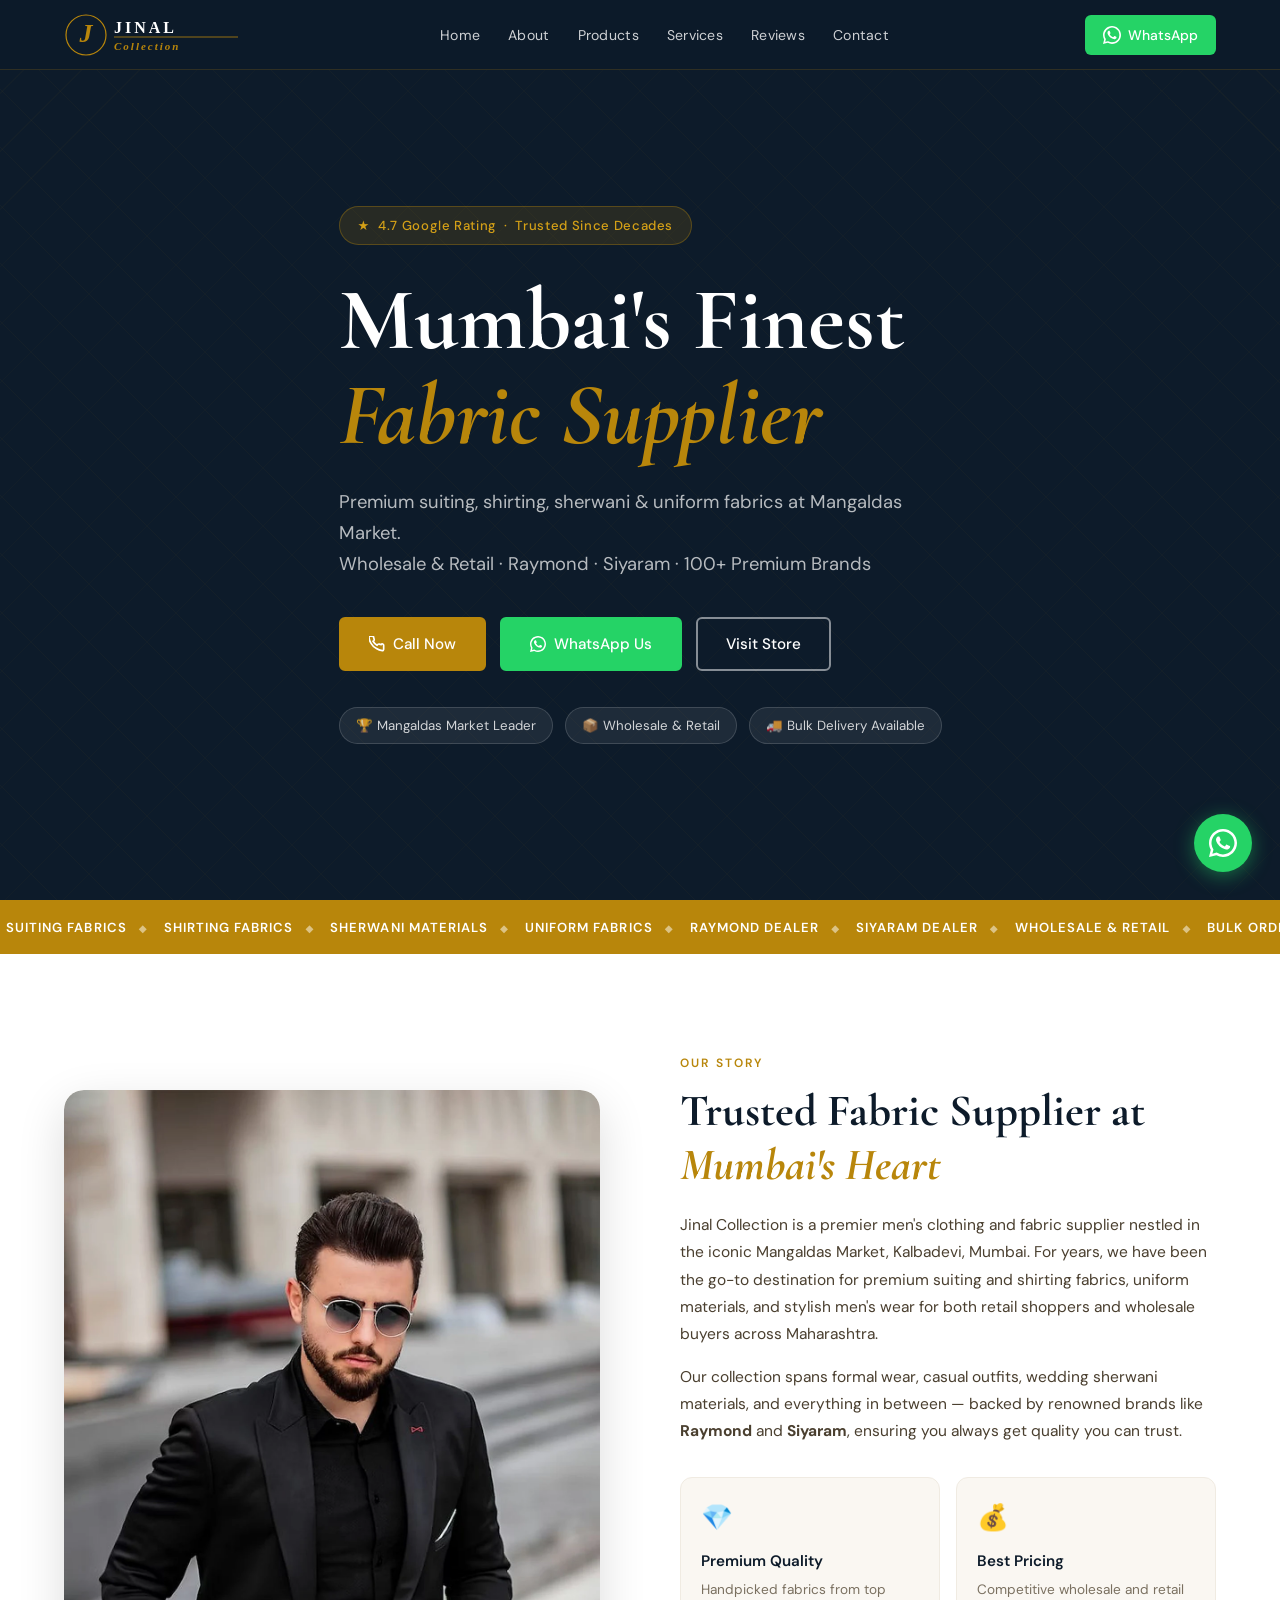
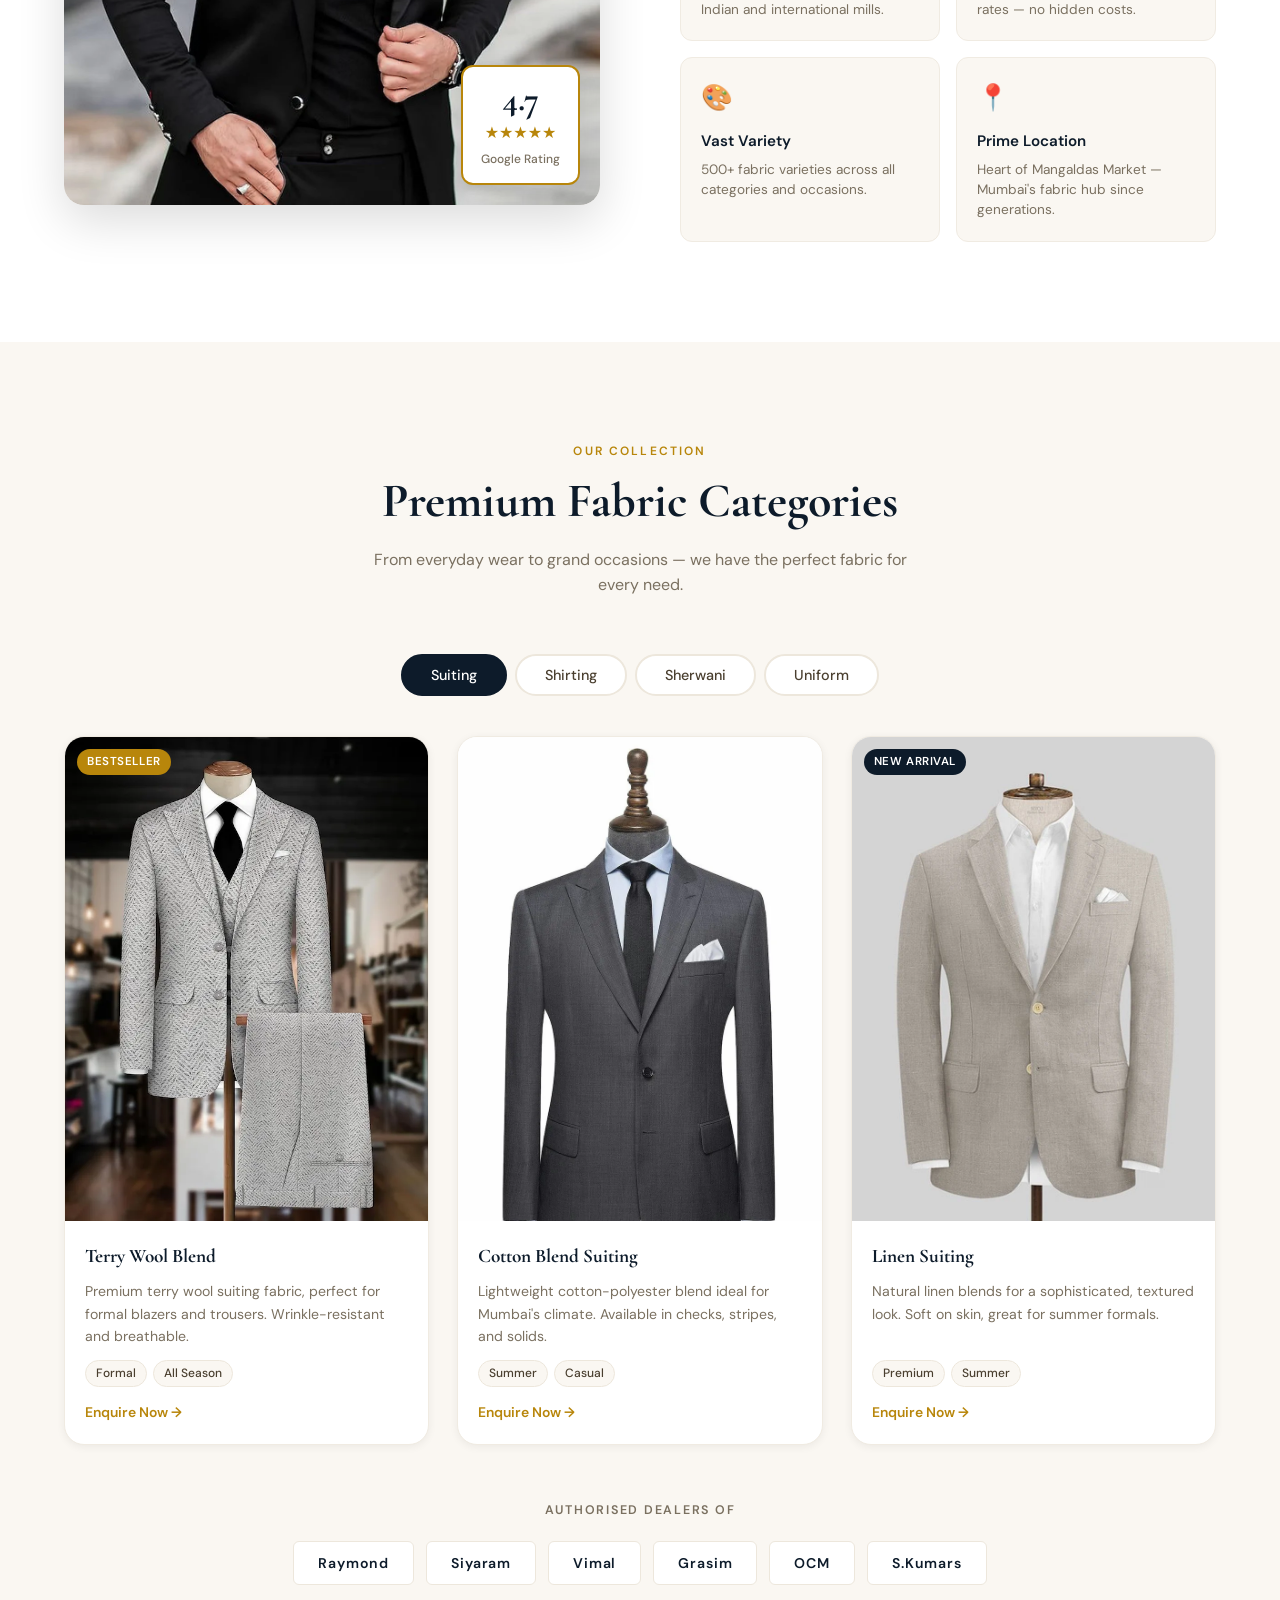
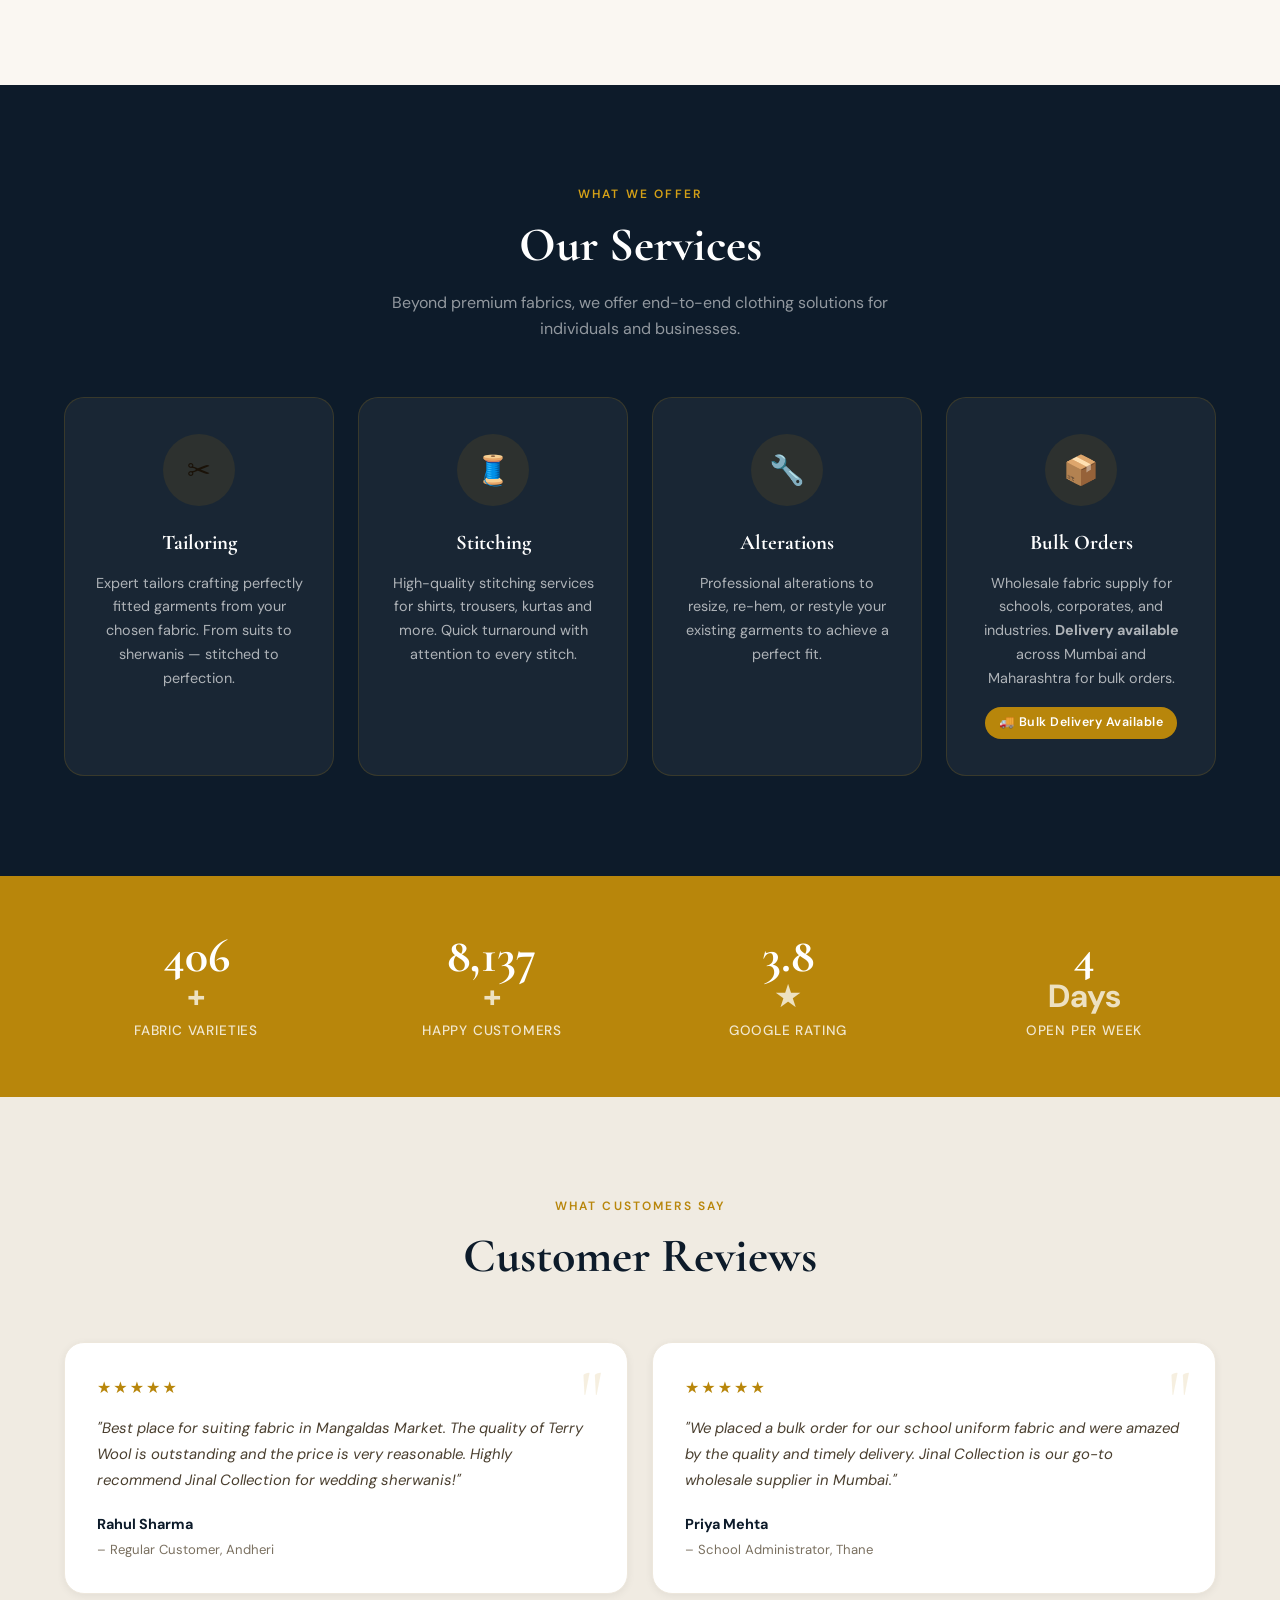
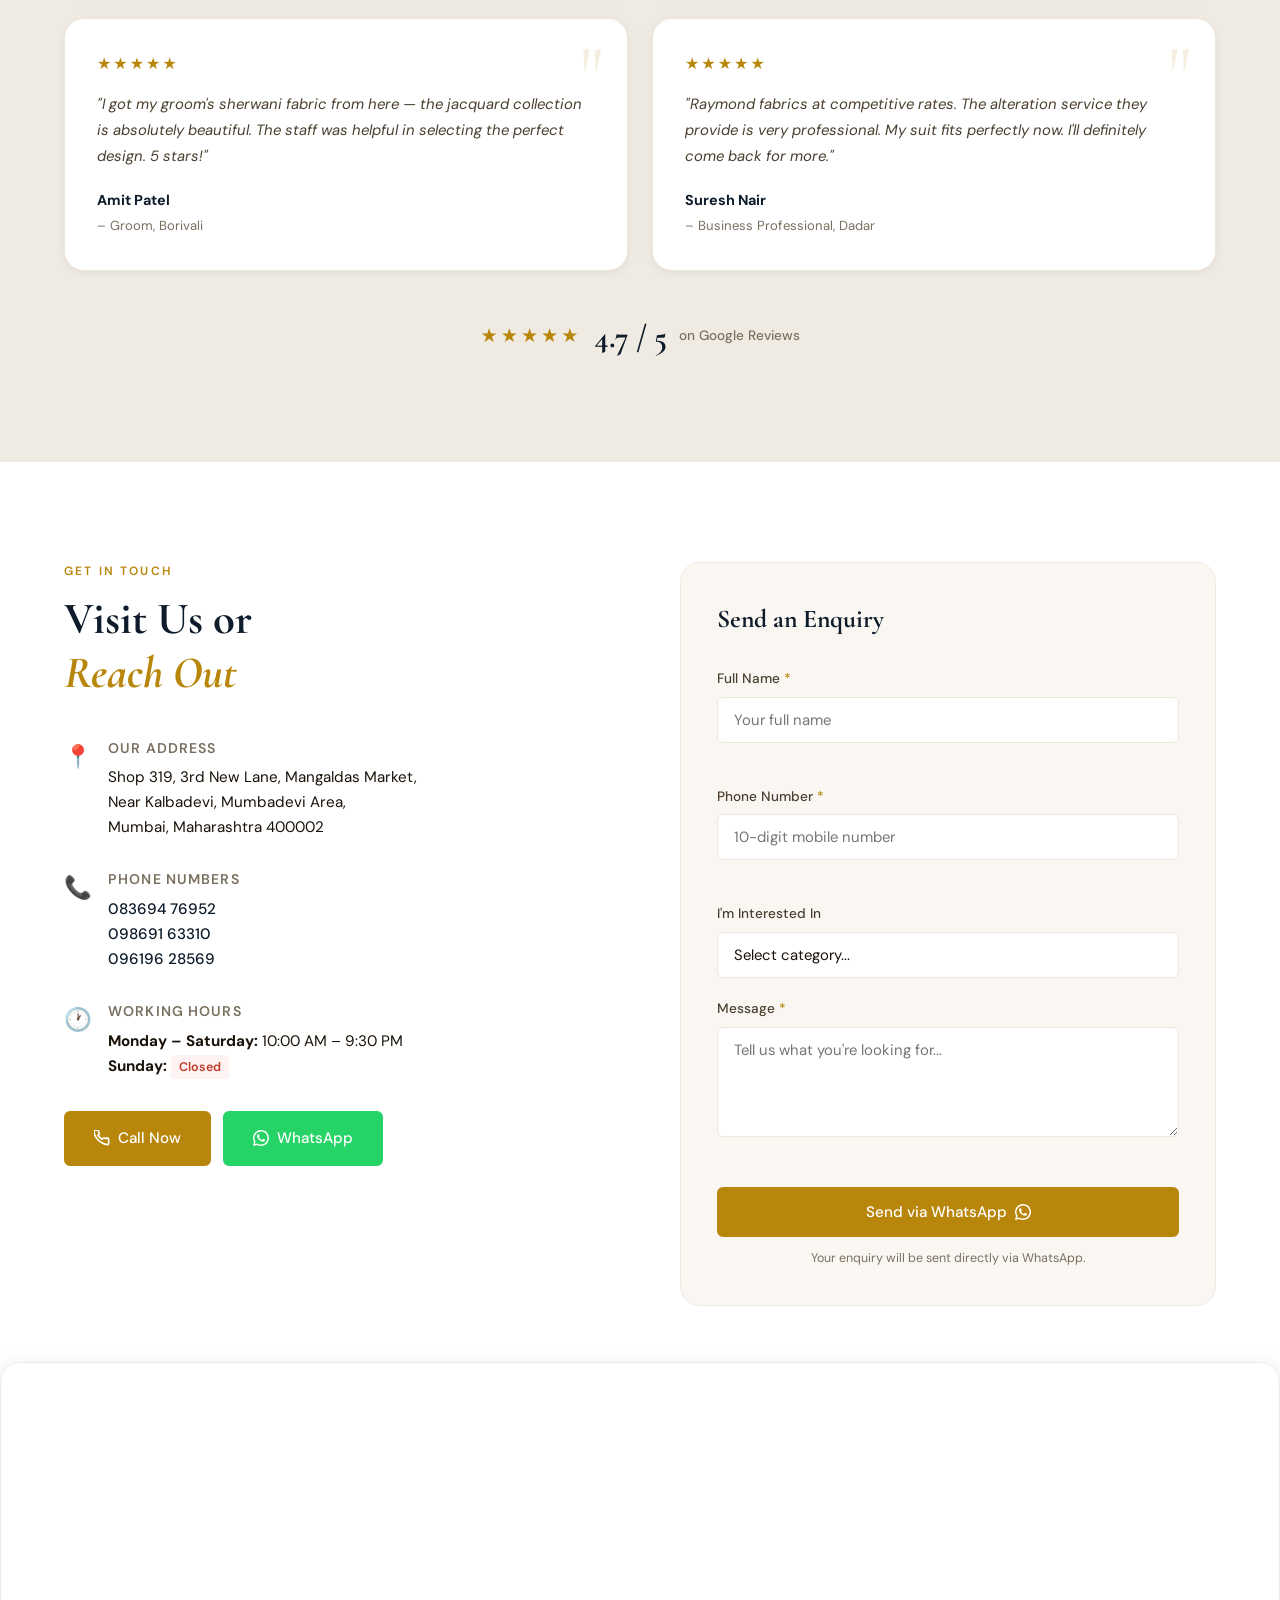
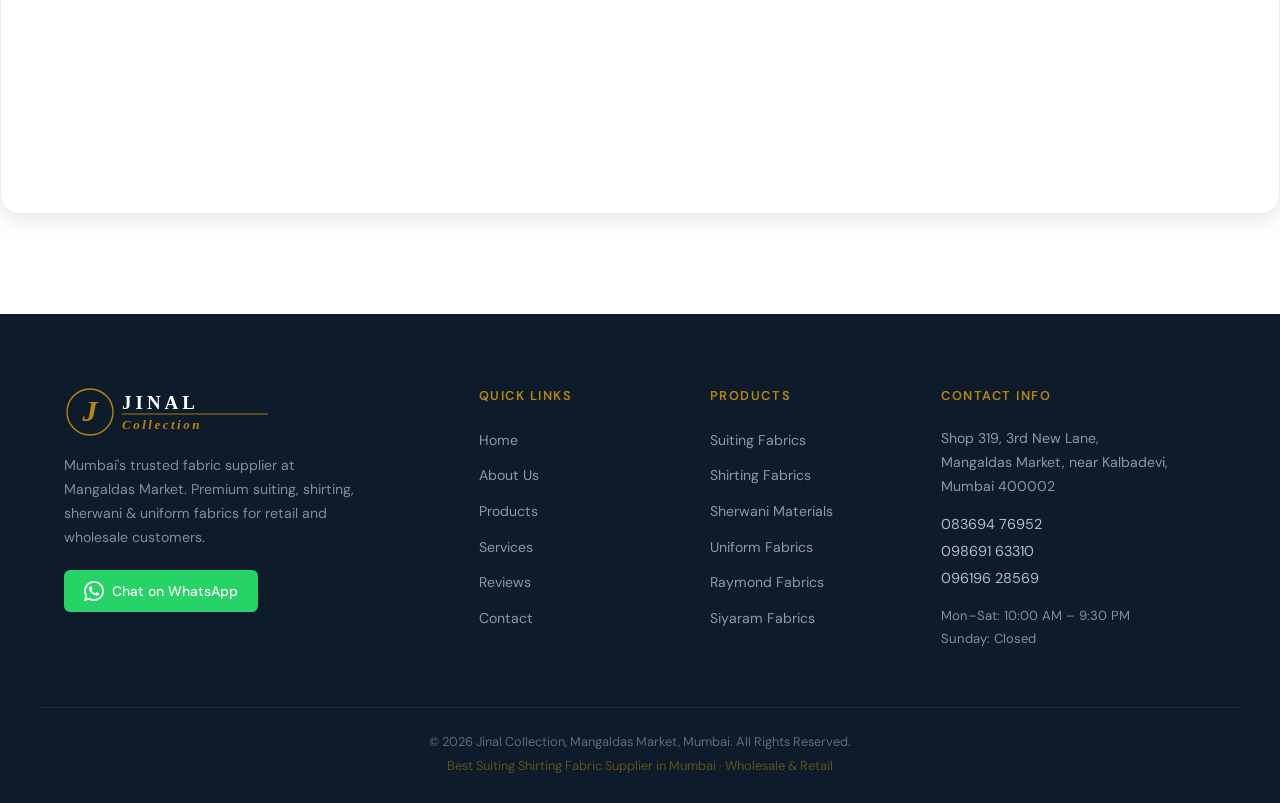
==== index.html @ 193be56e "Initial commit – Jinal Collection website" ====
<!DOCTYPE html>
<html lang="en">
<head>
  <meta charset="UTF-8" />
  <meta name="viewport" content="width=device-width, initial-scale=1.0" />

  <!-- SEO Meta Tags -->
  <title>Jinal Collection – Fabric Supplier Mangaldas Market Mumbai</title>
  <meta name="description" content="Jinal Collection – Premium suiting, shirting, sherwani &amp; uniform fabrics in Mangaldas Market, Mumbai. Wholesale &amp; retail. Raymond, Siyaram dealer. Call 08369476952." />
  <meta name="keywords" content="best clothing supplier in Mumbai, suiting shirting fabrics Mangaldas Market, wholesale fabric supplier Mumbai, men's clothing fabrics Mumbai, sherwani material Mumbai, uniform fabric supplier Mumbai, Kalbadevi fabric shop, Raymond fabric Mumbai, Siyaram dealer Mumbai, bulk fabric order Mumbai" />
  <meta name="robots" content="index, follow" />
  <meta name="author" content="Jinal Collection" />
  <!-- Favicons -->
  <link rel="icon" type="image/x-icon"  href="favicon.ico" />
  <link rel="icon" type="image/png" sizes="32x32"   href="favicon-32x32.png" />
  <link rel="icon" type="image/png" sizes="16x16"   href="favicon-16x16.png" />
  <link rel="icon" type="image/png" sizes="192x192" href="favicon-192x192.png" />
  <link rel="apple-touch-icon" sizes="180x180"      href="apple-touch-icon.png" />
  <meta name="theme-color" content="#0d1b2a" />
  <meta name="msapplication-TileColor" content="#0d1b2a" />
  <meta name="msapplication-TileImage" content="favicon-192x192.png" />

  <link rel="canonical" href="https://jinalcollection.in/" />
  <link rel="sitemap" type="application/xml" title="Sitemap" href="https://jinalcollection.in/sitemap.xml" />

  <!-- Open Graph / Facebook / WhatsApp -->
  <meta property="og:type"           content="website" />
  <meta property="og:url"            content="https://jinalcollection.in/" />
  <meta property="og:title"          content="Jinal Collection – Fabric Supplier Mangaldas Market Mumbai" />
  <meta property="og:description"    content="Premium suiting, shirting, sherwani &amp; uniform fabrics at Mangaldas Market, Mumbai. Wholesale &amp; Retail. Raymond · Siyaram · 500+ varieties. Call 08369476952." />
  <meta property="og:image"          content="https://jinalcollection.in/og-image.jpg" />
  <meta property="og:image:width"    content="1200" />
  <meta property="og:image:height"   content="630" />
  <meta property="og:image:alt"      content="Jinal Collection – Premium Fabric Supplier Mangaldas Market Mumbai" />
  <meta property="og:locale"         content="en_IN" />
  <meta property="og:site_name"      content="Jinal Collection" />
  <meta property="og:phone_number"   content="+918369476952" />
  <meta property="og:street-address" content="Shop 319, 3rd New Lane, Mangaldas Market" />
  <meta property="og:locality"       content="Mumbai" />
  <meta property="og:region"         content="Maharashtra" />
  <meta property="og:postal-code"    content="400002" />
  <meta property="og:country-name"   content="India" />

  <!-- Twitter / X Card -->
  <meta name="twitter:card"          content="summary_large_image" />
  <meta name="twitter:title"         content="Jinal Collection – Best Fabric Supplier Mumbai" />
  <meta name="twitter:description"   content="Premium suiting, shirting, sherwani &amp; uniform fabrics at Mangaldas Market. Wholesale &amp; Retail. Raymond · Siyaram. Call 08369476952." />
  <meta name="twitter:image"         content="https://jinalcollection.in/og-image.jpg" />
  <meta name="twitter:image:alt"     content="Jinal Collection – Premium Fabric Supplier Mumbai" />

  <!-- Schema.org Structured Data -->
  <script type="application/ld+json">
  [
    {
      "@context": "https://schema.org",
      "@type": "ClothingStore",
      "name": "Jinal Collection",
      "alternateName": "Jinal Collection Mangaldas Market",
      "description": "Trusted men's clothing and fabric supplier in Mangaldas Market, Kalbadevi, Mumbai. Premium suiting, shirting, sherwani and uniform fabrics. Wholesale and retail.",
      "url": "https://jinalcollection.in/",
      "logo": "https://jinalcollection.in/og-image.jpg",
      "image": "https://jinalcollection.in/og-image.jpg",
      "priceRange": "₹₹",
      "currenciesAccepted": "INR",
      "paymentAccepted": "Cash, UPI, Bank Transfer",
      "address": {
        "@type": "PostalAddress",
        "streetAddress": "Shop 319, 3rd New Lane, Mangaldas Market, near Kalbadevi",
        "addressLocality": "Mumbai",
        "addressRegion": "Maharashtra",
        "postalCode": "400002",
        "addressCountry": "IN"
      },
      "geo": {
        "@type": "GeoCoordinates",
        "latitude": "18.9524707",
        "longitude": "72.8268478"
      },
      "hasMap": "https://maps.google.com/?cid=12516534846782373454",
      "telephone": ["+918369476952", "+919869163310", "+919619628569"],
      "openingHoursSpecification": [
        {
          "@type": "OpeningHoursSpecification",
          "dayOfWeek": ["Monday","Tuesday","Wednesday","Thursday","Friday","Saturday"],
          "opens": "10:00",
          "closes": "21:30"
        }
      ],
      "aggregateRating": {
        "@type": "AggregateRating",
        "ratingValue": "4.7",
        "bestRating": "5",
        "worstRating": "1",
        "ratingCount": "150"
      },
      "sameAs": [
        "https://www.google.com/maps/place/Jinal+Collection",
        "https://wa.me/918369476952"
      ],
      "hasOfferCatalog": {
        "@type": "OfferCatalog",
        "name": "Fabric Collections",
        "itemListElement": [
          { "@type": "OfferCatalog", "name": "Suiting Fabrics",   "description": "Terry Wool Blend, Cotton Blend, Linen Suiting" },
          { "@type": "OfferCatalog", "name": "Shirting Fabrics",  "description": "Pure Cotton, Linen Shirting, Satin & Blended" },
          { "@type": "OfferCatalog", "name": "Sherwani Materials","description": "Jacquard, Silk Blend, Brocade Wedding Fabric" },
          { "@type": "OfferCatalog", "name": "Uniform Fabrics",   "description": "School, Corporate and Industrial Uniform Fabric" }
        ]
      }
    },
    {
      "@context": "https://schema.org",
      "@type": "LocalBusiness",
      "name": "Jinal Collection",
      "image": "https://jinalcollection.in/og-image.jpg",
      "url": "https://jinalcollection.in/",
      "telephone": "+918369476952",
      "address": {
        "@type": "PostalAddress",
        "streetAddress": "Shop 319, 3rd New Lane, Mangaldas Market, near Kalbadevi",
        "addressLocality": "Mumbai",
        "addressRegion": "Maharashtra",
        "postalCode": "400002",
        "addressCountry": "IN"
      },
      "geo": {
        "@type": "GeoCoordinates",
        "latitude": "18.9524707",
        "longitude": "72.8268478"
      },
      "openingHoursSpecification": [
        {
          "@type": "OpeningHoursSpecification",
          "dayOfWeek": ["Monday","Tuesday","Wednesday","Thursday","Friday","Saturday"],
          "opens": "10:00",
          "closes": "21:30"
        }
      ],
      "priceRange": "₹₹"
    },
    {
      "@context": "https://schema.org",
      "@type": "WebSite",
      "name": "Jinal Collection",
      "url": "https://jinalcollection.in/",
      "description": "Premium fabric supplier in Mangaldas Market, Mumbai"
    },
    {
      "@context": "https://schema.org",
      "@type": "BreadcrumbList",
      "itemListElement": [
        { "@type": "ListItem", "position": 1, "name": "Home",      "item": "https://jinalcollection.in/" },
        { "@type": "ListItem", "position": 2, "name": "Products",  "item": "https://jinalcollection.in/#products" },
        { "@type": "ListItem", "position": 3, "name": "Services",  "item": "https://jinalcollection.in/#services" },
        { "@type": "ListItem", "position": 4, "name": "Contact",   "item": "https://jinalcollection.in/#contact" }
      ]
    }
  ]
  </script>
  
  <!-- Google Search Console Verification -->
  <meta name="google-site-verification" content="7CWWCnASNtpLDitCTRgpI1OjQ_ptsddVok7z0JKa75Y" />  
  
  <link rel="stylesheet" href="style.css?v=5">

  <!-- Fonts -->
  <link rel="preconnect" href="https://fonts.googleapis.com" />
  <link rel="dns-prefetch" href="https://fonts.googleapis.com" />
  <link rel="dns-prefetch" href="https://fonts.gstatic.com" />
  <link rel="preconnect" href="https://fonts.gstatic.com" crossorigin />
  <link href="https://fonts.googleapis.com/css2?family=Cormorant+Garamond:ital,wght@0,400;0,600;0,700;1,400&family=DM+Sans:wght@300;400;500;600&display=swap" rel="stylesheet" media="print" onload="this.media='all'">
  <noscript><link href="https://fonts.googleapis.com/css2?family=Cormorant+Garamond:ital,wght@0,400;0,600;0,700;1,400&family=DM+Sans:wght@300;400;500;600&display=swap" rel="stylesheet"></noscript>

  <!-- Google Analytics -->
  <script async src="https://www.googletagmanager.com/gtag/js?id=G-8X17C9VSWS"></script>
  <script>
    window.dataLayer = window.dataLayer || [];
    function gtag(){dataLayer.push(arguments);}
    gtag('js', new Date());
    gtag('config', 'G-8X17C9VSWS');
  </script>
  
</head>

<body>

  <!-- ===== NAVBAR ===== -->
<nav class="navbar" id="navbar" role="navigation" aria-label="Main navigation">
  <div class="container nav-inner">
    <a href="#home" class="nav-logo" aria-label="Jinal Collection Home">
      <svg width="180" height="44" viewBox="0 0 180 44" xmlns="http://www.w3.org/2000/svg" aria-hidden="true">
        <circle cx="22" cy="22" r="20" fill="#0d1b2a" stroke="#b8860b" stroke-width="1.2"/>
        <text x="22" y="29" text-anchor="middle" font-family="Georgia,serif" font-size="26" font-weight="700" font-style="italic" fill="#b8860b">J</text>
        <text x="50" y="20" font-family="Georgia,serif" font-size="16" font-weight="700" letter-spacing="3" fill="#ffffff">JINAL</text>
        <line x1="50" y1="24" x2="174" y2="24" stroke="#b8860b" stroke-width="0.8"/>
        <text x="50" y="37" font-family="Georgia,serif" font-size="11" font-style="italic" letter-spacing="2" fill="#b8860b">Collection</text>
      </svg>
    </a>
    <ul class="nav-links" id="navLinks" role="list">
      <li><a href="#home">Home</a></li>
      <li><a href="#about">About</a></li>
      <li><a href="#products">Products</a></li>
      <li><a href="#services">Services</a></li>
      <li><a href="#testimonials">Reviews</a></li>
      <li><a href="#contact">Contact</a></li>
    </ul>
    <a href="https://wa.me/918369476952?text=Hi%2C%20I%20want%20to%20enquire%20about%20fabrics" class="btn-wa-nav" target="_blank" rel="noopener noreferrer" aria-label="WhatsApp us">
      <svg width="18" height="18" viewBox="0 0 24 24" fill="currentColor" aria-hidden="true"><path d="M17.472 14.382c-.297-.149-1.758-.867-2.03-.967-.273-.099-.471-.148-.67.15-.197.297-.767.966-.94 1.164-.173.199-.347.223-.644.075-.297-.15-1.255-.463-2.39-1.475-.883-.788-1.48-1.761-1.653-2.059-.173-.297-.018-.458.13-.606.134-.133.298-.347.446-.52.149-.174.198-.298.298-.497.099-.198.05-.371-.025-.52-.075-.149-.669-1.612-.916-2.207-.242-.579-.487-.5-.669-.51-.173-.008-.371-.01-.57-.01-.198 0-.52.074-.792.372-.272.297-1.04 1.016-1.04 2.479 0 1.462 1.065 2.875 1.213 3.074.149.198 2.096 3.2 5.077 4.487.709.306 1.262.489 1.694.625.712.227 1.36.195 1.871.118.571-.085 1.758-.719 2.006-1.413.248-.694.248-1.289.173-1.413-.074-.124-.272-.198-.57-.347z"/><path d="M12 0C5.373 0 0 5.373 0 12c0 2.136.562 4.14 1.537 5.876L0 24l6.313-1.517A11.955 11.955 0 0012 24c6.627 0 12-5.373 12-12S18.627 0 12 0zm0 21.818a9.818 9.818 0 01-5.006-1.371l-.36-.213-3.726.896.93-3.617-.235-.372A9.818 9.818 0 1112 21.818z"/></svg>
      WhatsApp
    </a>
    <button class="hamburger" id="hamburger" aria-label="Toggle menu" aria-expanded="false" aria-controls="navLinks">
      <span></span><span></span><span></span>
    </button>
  </div>
</nav>

  <!-- ===== HERO ===== -->
  <section class="hero" id="home" aria-label="Hero section">
    <div class="hero-bg-pattern" aria-hidden="true"></div>
    <div class="container hero-content">
      <div class="hero-badge reveal">
        <span class="star-icon">★</span> 4.7 Google Rating &nbsp;·&nbsp; Trusted Since Decades
      </div>
      <h1 class="hero-title reveal">
        Mumbai's Finest<br /><em>Fabric Supplier</em>
      </h1>
      <p class="hero-sub reveal">
        Premium suiting, shirting, sherwani &amp; uniform fabrics at Mangaldas Market.<br />
        Wholesale &amp; Retail · Raymond · Siyaram · 100+ Premium Brands
      </p>
      <div class="hero-ctas reveal">
        <a href="tel:08369476952" class="btn btn-primary">
          <svg width="16" height="16" viewBox="0 0 24 24" fill="none" stroke="currentColor" stroke-width="2.5" aria-hidden="true"><path d="M22 16.92v3a2 2 0 01-2.18 2 19.79 19.79 0 01-8.63-3.07A19.5 19.5 0 013.07 11a19.79 19.79 0 01-3.07-8.67A2 2 0 012 .18h3a2 2 0 012 1.72 12.84 12.84 0 00.7 2.81 2 2 0 01-.45 2.11L6.09 7.91a16 16 0 006 6l1.27-1.27a2 2 0 012.11-.45 12.84 12.84 0 002.81.7A2 2 0 0122 14v2.92z"/></svg>
          Call Now
        </a>
        <a href="https://wa.me/918369476952?text=Hi%2C%20I%20want%20to%20enquire%20about%20fabrics" class="btn btn-wa" target="_blank" rel="noopener noreferrer">
          <svg width="16" height="16" viewBox="0 0 24 24" fill="currentColor" aria-hidden="true"><path d="M17.472 14.382c-.297-.149-1.758-.867-2.03-.967-.273-.099-.471-.148-.67.15-.197.297-.767.966-.94 1.164-.173.199-.347.223-.644.075-.297-.15-1.255-.463-2.39-1.475-.883-.788-1.48-1.761-1.653-2.059-.173-.297-.018-.458.13-.606.134-.133.298-.347.446-.52.149-.174.198-.298.298-.497.099-.198.05-.371-.025-.52-.075-.149-.669-1.612-.916-2.207-.242-.579-.487-.5-.669-.51-.173-.008-.371-.01-.57-.01-.198 0-.52.074-.792.372-.272.297-1.04 1.016-1.04 2.479 0 1.462 1.065 2.875 1.213 3.074.149.198 2.096 3.2 5.077 4.487.709.306 1.262.489 1.694.625.712.227 1.36.195 1.871.118.571-.085 1.758-.719 2.006-1.413.248-.694.248-1.289.173-1.413-.074-.124-.272-.198-.57-.347z"/><path d="M12 0C5.373 0 0 5.373 0 12c0 2.136.562 4.14 1.537 5.876L0 24l6.313-1.517A11.955 11.955 0 0012 24c6.627 0 12-5.373 12-12S18.627 0 12 0zm0 21.818a9.818 9.818 0 01-5.006-1.371l-.36-.213-3.726.896.93-3.617-.235-.372A9.818 9.818 0 1112 21.818z"/></svg>
          WhatsApp Us
        </a>
        <a href="#contact" class="btn btn-outline">Visit Store</a>
      </div>
      <div class="hero-trust reveal">
        <div class="trust-pill">🏆 Mangaldas Market Leader</div>
        <div class="trust-pill">📦 Wholesale &amp; Retail</div>
        <div class="trust-pill">🚚 Bulk Delivery Available</div>
      </div>
    </div>

  </section>

  <!-- ===== MARQUEE STRIP ===== -->
  <div class="marquee-strip" aria-hidden="true">
    <div class="marquee-track">
      <span>Suiting Fabrics</span><span class="sep">◆</span>
      <span>Shirting Fabrics</span><span class="sep">◆</span>
      <span>Sherwani Materials</span><span class="sep">◆</span>
      <span>Uniform Fabrics</span><span class="sep">◆</span>
      <span>Raymond Dealer</span><span class="sep">◆</span>
      <span>Siyaram Dealer</span><span class="sep">◆</span>
      <span>Wholesale &amp; Retail</span><span class="sep">◆</span>
      <span>Bulk Orders Welcome</span><span class="sep">◆</span>
      <span>Tailoring &amp; Stitching</span><span class="sep">◆</span>
      <span>Suiting Fabrics</span><span class="sep">◆</span>
      <span>Shirting Fabrics</span><span class="sep">◆</span>
      <span>Sherwani Materials</span><span class="sep">◆</span>
      <span>Uniform Fabrics</span><span class="sep">◆</span>
      <span>Raymond Dealer</span><span class="sep">◆</span>
      <span>Siyaram Dealer</span><span class="sep">◆</span>
      <span>Wholesale &amp; Retail</span><span class="sep">◆</span>
      <span>Bulk Orders Welcome</span><span class="sep">◆</span>
      <span>Tailoring &amp; Stitching</span><span class="sep">◆</span>
    </div>
  </div>

  <!-- ===== ABOUT ===== -->
  <section class="about section" id="about" aria-labelledby="about-heading">
    <div class="container about-grid">
      <div class="about-visual reveal">
        <div class="about-img-wrap">
          <!-- ✅ REPLACED: fabric stripe placeholder → real suits photo -->
          <img
             src="images/image1.webp"
             alt="Premium men's suiting at Jinal Collection, Mangaldas Market Mumbai"
             class="about-real-img"
             loading="lazy"
          />
          <div class="about-badge-float">
            <span class="rating-num">4.7</span>
            <span class="rating-stars">★★★★★</span>
            <span class="rating-label">Google Rating</span>
          </div>
        </div>
      </div>
      <div class="about-text reveal">
        <p class="section-eyebrow">Our Story</p>
        <h2 id="about-heading">Trusted Fabric Supplier at<br /><em>Mumbai's Heart</em></h2>
        <p class="about-desc">
          Jinal Collection is a premier men's clothing and fabric supplier nestled in the iconic Mangaldas Market, Kalbadevi, Mumbai. For years, we have been the go-to destination for premium suiting and shirting fabrics, uniform materials, and stylish men's wear for both retail shoppers and wholesale buyers across Maharashtra.
        </p>
        <p class="about-desc">
          Our collection spans formal wear, casual outfits, wedding sherwani materials, and everything in between — backed by renowned brands like <strong>Raymond</strong> and <strong>Siyaram</strong>, ensuring you always get quality you can trust.
        </p>
        <div class="why-grid">
          <div class="why-card">
            <span class="why-icon">💎</span>
            <h3>Premium Quality</h3>
            <p>Handpicked fabrics from top Indian and international mills.</p>
          </div>
          <div class="why-card">
            <span class="why-icon">💰</span>
            <h3>Best Pricing</h3>
            <p>Competitive wholesale and retail rates — no hidden costs.</p>
          </div>
          <div class="why-card">
            <span class="why-icon">🎨</span>
            <h3>Vast Variety</h3>
            <p>500+ fabric varieties across all categories and occasions.</p>
          </div>
          <div class="why-card">
            <span class="why-icon">📍</span>
            <h3>Prime Location</h3>
            <p>Heart of Mangaldas Market — Mumbai's fabric hub since generations.</p>
          </div>
        </div>
      </div>
    </div>
  </section>

  <!-- ===== PRODUCTS ===== -->
  <section class="products section" id="products" aria-labelledby="products-heading">
    <div class="container">
      <div class="section-header reveal">
        <p class="section-eyebrow">Our Collection</p>
        <h2 id="products-heading">Premium Fabric Categories</h2>
        <p class="section-sub">From everyday wear to grand occasions — we have the perfect fabric for every need.</p>
      </div>

      <!-- Category Tabs -->
      <div class="tab-bar reveal" role="tablist" aria-label="Product categories">
        <button class="tab-btn active" data-tab="suiting" role="tab" aria-selected="true" aria-controls="tab-suiting">Suiting</button>
        <button class="tab-btn" data-tab="shirting" role="tab" aria-selected="false" aria-controls="tab-shirting">Shirting</button>
        <button class="tab-btn" data-tab="sherwani" role="tab" aria-selected="false" aria-controls="tab-sherwani">Sherwani</button>
        <button class="tab-btn" data-tab="uniform" role="tab" aria-selected="false" aria-controls="tab-uniform">Uniform</button>
      </div>

      <div class="tab-content" id="tab-suiting" role="tabpanel" aria-labelledby="tab-suiting-btn">
        <div class="products-grid">
          <article class="product-card reveal">
            <div class="product-img-wrap portrait-wrap">
            <img src="images/product1.webp" alt="Terry Wool Blend Suiting Fabric – Jinal Collection" class="product-real-img" loading="lazy" />
              <div class="product-badge">Bestseller</div>
            </div>
            <div class="product-info">
              <h3>Terry Wool Blend</h3>
              <p>Premium terry wool suiting fabric, perfect for formal blazers and trousers. Wrinkle-resistant and breathable.</p>
              <div class="product-tags"><span>Formal</span><span>All Season</span></div>
              <a href="https://wa.me/918369476952?text=Hi%2C%20I%20want%20to%20enquire%20about%20Terry%20Wool%20Suiting%20Fabric" class="product-cta" target="_blank" rel="noopener noreferrer">Enquire Now →</a>
            </div>
          </article>
          <article class="product-card reveal">
            <div class="product-img-wrap portrait-wrap">
             <img src="images/product2.webp" alt="Cotton Blend Suiting Fabric – Jinal Collection" class="product-real-img" loading="lazy" />
            </div>
             <div class="product-info">
              <h3>Cotton Blend Suiting</h3>
              <p>Lightweight cotton-polyester blend ideal for Mumbai's climate. Available in checks, stripes, and solids.</p>
              <div class="product-tags"><span>Summer</span><span>Casual</span></div>
              <a href="https://wa.me/918369476952?text=Hi%2C%20I%20want%20to%20enquire%20about%20Cotton%20Blend%20Suiting" class="product-cta" target="_blank" rel="noopener noreferrer">Enquire Now →</a>
            </div>
          </article>
          <article class="product-card reveal">
            <div class="product-img-wrap portrait-wrap">
              <img src="images/product3.webp" alt="Linen Suiting Fabric – Jinal Collection" class="product-real-img" loading="lazy" />
              <div class="product-badge new-badge">New Arrival</div>
            </div>
            <div class="product-info">
              <h3>Linen Suiting</h3>
              <p>Natural linen blends for a sophisticated, textured look. Soft on skin, great for summer formals.</p>
              <div class="product-tags"><span>Premium</span><span>Summer</span></div>
              <a href="https://wa.me/918369476952?text=Hi%2C%20I%20want%20to%20enquire%20about%20Linen%20Suiting" class="product-cta" target="_blank" rel="noopener noreferrer">Enquire Now →</a>
            </div>
          </article>
        </div>
      </div>

      <div class="tab-content hidden" id="tab-shirting" role="tabpanel" aria-labelledby="tab-shirting-btn">
        <div class="products-grid">
          <article class="product-card reveal">
            <div class="product-img-wrap">
              <img src="images/product4.webp" alt="Pure Cotton Shirting Fabric" class="product-real-img fabric-img" loading="lazy" />
              <div class="product-badge">Popular</div>
              <div class="fabric-label-overlay">
                <span class="fabric-tag-icon">🪡</span>
                <span class="fabric-tag-text">Pure Cotton</span>
              </div>
            </div>
            <div class="product-info">
              <h3>Pure Cotton Shirting</h3>
              <p>Breathable 100% cotton shirting in a wide range of colors and patterns. Ideal for office and casual wear.</p>
              <div class="product-tags"><span>Office</span><span>Casual</span></div>
              <a href="https://wa.me/918369476952?text=Hi%2C%20I%20want%20to%20enquire%20about%20Cotton%20Shirting" class="product-cta" target="_blank" rel="noopener noreferrer">Enquire Now →</a>
            </div>
          </article>
          <article class="product-card reveal">
            <div class="product-img-wrap">
              <img src="images/product5.webp" alt="Linen Shirting Fabric" class="product-real-img fabric-img" loading="lazy" />
              <div class="fabric-label-overlay">
                <span class="fabric-tag-icon">🌿</span>
                <span class="fabric-tag-text">Natural Linen</span>
              </div>
            </div>
            <div class="product-info">
              <h3>Linen Shirting</h3>
              <p>Textured linen fabric for that effortlessly stylish look. Perfect for summer outings and semi-formal events.</p>
              <div class="product-tags"><span>Trendy</span><span>Summer</span></div>
              <a href="https://wa.me/918369476952?text=Hi%2C%20I%20want%20to%20enquire%20about%20Linen%20Shirting" class="product-cta" target="_blank" rel="noopener noreferrer">Enquire Now →</a>
            </div>
          </article>
          <article class="product-card reveal">
            <div class="product-img-wrap">
              <img src="images/product6.webp" alt="Satin Blended Shirting Fabric" class="product-real-img fabric-img satin-img" loading="lazy" />
              <div class="fabric-label-overlay satin-label">
                <span class="fabric-tag-icon">✨</span>
                <span class="fabric-tag-text">Satin Finish</span>
              </div>
            </div>
            <div class="product-info">
              <h3>Satin &amp; Blended Shirting</h3>
              <p>Smooth satin-finish and poly-cotton blends for a premium, lustrous appearance in parties and occasions.</p>
              <div class="product-tags"><span>Party Wear</span><span>Festive</span></div>
              <a href="https://wa.me/918369476952?text=Hi%2C%20I%20want%20to%20enquire%20about%20Satin%20Shirting" class="product-cta" target="_blank" rel="noopener noreferrer">Enquire Now →</a>
            </div>
          </article>
        </div>
      </div>

      <div class="tab-content hidden" id="tab-sherwani" role="tabpanel" aria-labelledby="tab-sherwani-btn">
        <div class="products-grid">

          <article class="product-card reveal">
            <div class="product-img-wrap portrait-wrap">
              <img src="images/product7.webp"
                   alt="Jacquard Sherwani Fabric – Jinal Collection"
                   class="product-real-img sherwani-img"
                   loading="lazy" />
              <div class="product-badge">Wedding Special</div>
              <div class="sherwani-overlay-strip">
                <span class="sherwani-icon">👑</span>
                <span class="sherwani-name">Jacquard Sherwani</span>
                <span class="sherwani-sub">Gold &amp; Silver Weave</span>
              </div>
            </div>
            <div class="product-info">
              <h3>Jacquard Sherwani Fabric</h3>
              <p>Intricate woven jacquard patterns in rich gold and silver tones. The top choice for groom's sherwani.</p>
              <div class="product-tags"><span>Wedding</span><span>Luxury</span></div>
              <a href="https://wa.me/918369476952?text=Hi%2C%20I%20want%20to%20enquire%20about%20Jacquard%20Sherwani%20Fabric" class="product-cta" target="_blank" rel="noopener noreferrer">Enquire Now →</a>
            </div>
          </article>

          <article class="product-card reveal">
            <div class="product-img-wrap portrait-wrap">
              <img src="images/product8.webp"
                   alt="Silk Blend Sherwani – Jinal Collection"
                   class="product-real-img sherwani-img"
                   loading="lazy" />
              <div class="sherwani-overlay-strip silk-strip">
                <span class="sherwani-icon">🌸</span>
                <span class="sherwani-name">Silk Blend Sherwani</span>
                <span class="sherwani-sub">Lightweight &amp; Opulent</span>
              </div>
            </div>
            <div class="product-info">
              <h3>Silk Blend Sherwani</h3>
              <p>Smooth silk-polyester blends with a natural sheen. Lightweight yet opulent — perfect for destination weddings.</p>
              <div class="product-tags"><span>Festive</span><span>Premium</span></div>
              <a href="https://wa.me/918369476952?text=Hi%2C%20I%20want%20to%20enquire%20about%20Silk%20Blend%20Sherwani" class="product-cta" target="_blank" rel="noopener noreferrer">Enquire Now →</a>
            </div>
          </article>

          <article class="product-card reveal">
            <div class="product-img-wrap portrait-wrap">
              <img src="images/product9.webp"
                   alt="Brocade Wedding Fabric – Jinal Collection"
                   class="product-real-img sherwani-img"
                   loading="lazy" />
              <div class="product-badge new-badge">New</div>
              <div class="sherwani-overlay-strip brocade-strip">
                <span class="sherwani-icon">✨</span>
                <span class="sherwani-name">Brocade Wedding</span>
                <span class="sherwani-sub">Metallic Thread Work</span>
              </div>
            </div>
            <div class="product-info">
              <h3>Brocade Wedding Fabric</h3>
              <p>Rich brocade with traditional motifs and metallic threads. Timeless elegance for sangeet and reception occasions.</p>
              <div class="product-tags"><span>Traditional</span><span>Wedding</span></div>
              <a href="https://wa.me/918369476952?text=Hi%2C%20I%20want%20to%20enquire%20about%20Brocade%20Wedding%20Fabric" class="product-cta" target="_blank" rel="noopener noreferrer">Enquire Now →</a>
            </div>
          </article>

        </div>
      </div>

      <div class="tab-content hidden" id="tab-uniform" role="tabpanel" aria-labelledby="tab-uniform-btn">
        <div class="products-grid">

          <article class="product-card reveal">
            <div class="product-img-wrap uniform-wrap">
              <img src="images/product10.webp"
                   alt="School Uniform Fabric – Jinal Collection"
                   class="product-real-img fabric-img uniform-img"
                   loading="lazy" />
              <div class="product-badge">Bulk Orders</div>
              <div class="uniform-overlay">
                <div class="uniform-overlay-content school-theme">
                  <span class="uniform-icon">🎒</span>
                  <span class="uniform-title">School Uniform</span>
                  <span class="uniform-desc">Colourfast · Easy Care · Bulk Ready</span>
                </div>
              </div>
            </div>
            <div class="product-info">
              <h3>School Uniform Fabric</h3>
              <p>Durable, easy-care fabric for school uniforms. Available in bulk with consistent colour matching and fast delivery.</p>
              <div class="product-tags"><span>School</span><span>Bulk</span></div>
              <a href="https://wa.me/918369476952?text=Hi%2C%20I%20want%20to%20enquire%20about%20School%20Uniform%20Fabric" class="product-cta" target="_blank" rel="noopener noreferrer">Enquire Now →</a>
            </div>
          </article>

          <article class="product-card reveal">
            <div class="product-img-wrap uniform-wrap">
              <img src="images/product11.webp"
                   alt="Corporate Uniform Fabric – Jinal Collection"
                   class="product-real-img fabric-img uniform-img"
                   loading="lazy" />
              <div class="uniform-overlay">
                <div class="uniform-overlay-content corporate-theme">
                  <span class="uniform-icon">🏢</span>
                  <span class="uniform-title">Corporate Uniform</span>
                  <span class="uniform-desc">Wrinkle-Free · Professional · Custom Shades</span>
                </div>
              </div>
            </div>
            <div class="product-info">
              <h3>Corporate Uniform Fabric</h3>
              <p>Professional poly-viscose blends for corporate uniforms. Wrinkle-resistant, long-lasting, and available in custom shades.</p>
              <div class="product-tags"><span>Corporate</span><span>Wholesale</span></div>
              <a href="https://wa.me/918369476952?text=Hi%2C%20I%20want%20to%20enquire%20about%20Corporate%20Uniform%20Fabric" class="product-cta" target="_blank" rel="noopener noreferrer">Enquire Now →</a>
            </div>
          </article>

          <article class="product-card reveal">
            <div class="product-img-wrap uniform-wrap">
              <img src="images/product12.webp"
                   alt="Industrial Uniform Fabric – Jinal Collection"
                   class="product-real-img fabric-img uniform-img"
                   loading="lazy" />
              <div class="uniform-overlay">
                <div class="uniform-overlay-content industrial-theme">
                  <span class="uniform-icon">⚙️</span>
                  <span class="uniform-title">Industrial Uniform</span>
                  <span class="uniform-desc">Heavy Duty · Tear-Resistant · Safety Grade</span>
                </div>
              </div>
            </div>
            <div class="product-info">
              <h3>Industrial Uniform Fabric</h3>
              <p>Heavy-duty, tear-resistant fabric for industrial and factory use. Meets safety standards with comfort for long shifts.</p>
              <div class="product-tags"><span>Industrial</span><span>Heavy Duty</span></div>
              <a href="https://wa.me/918369476952?text=Hi%2C%20I%20want%20to%20enquire%20about%20Industrial%20Uniform%20Fabric" class="product-cta" target="_blank" rel="noopener noreferrer">Enquire Now →</a>
            </div>
          </article>

        </div>
      </div>

      <!-- Brands -->
      <div class="brands-row reveal">
        <p class="brands-label">Authorised Dealers of</p>
        <div class="brands-list">
          <div class="brand-chip">Raymond</div>
          <div class="brand-chip">Siyaram</div>
          <div class="brand-chip">Vimal</div>
          <div class="brand-chip">Grasim</div>
          <div class="brand-chip">OCM</div>
          <div class="brand-chip">S.Kumars</div>
        </div>
      </div>
    </div>
  </section>

  <!-- ===== SERVICES ===== -->
  <section class="services section" id="services" aria-labelledby="services-heading">
    <div class="container">
      <div class="section-header reveal">
        <p class="section-eyebrow">What We Offer</p>
        <h2 id="services-heading">Our Services</h2>
        <p class="section-sub">Beyond premium fabrics, we offer end-to-end clothing solutions for individuals and businesses.</p>
      </div>
      <div class="services-grid">
        <div class="service-card reveal">
          <div class="service-icon-wrap">
            <span class="service-icon">✂️</span>
          </div>
          <h3>Tailoring</h3>
          <p>Expert tailors crafting perfectly fitted garments from your chosen fabric. From suits to sherwanis — stitched to perfection.</p>
        </div>
        <div class="service-card reveal">
          <div class="service-icon-wrap">
            <span class="service-icon">🧵</span>
          </div>
          <h3>Stitching</h3>
          <p>High-quality stitching services for shirts, trousers, kurtas and more. Quick turnaround with attention to every stitch.</p>
        </div>
        <div class="service-card reveal">
          <div class="service-icon-wrap">
            <span class="service-icon">🔧</span>
          </div>
          <h3>Alterations</h3>
          <p>Professional alterations to resize, re-hem, or restyle your existing garments to achieve a perfect fit.</p>
        </div>
        <div class="service-card reveal">
          <div class="service-icon-wrap">
            <span class="service-icon">📦</span>
          </div>
          <h3>Bulk Orders</h3>
          <p>Wholesale fabric supply for schools, corporates, and industries. <strong>Delivery available</strong> across Mumbai and Maharashtra for bulk orders.</p>
          <div class="service-highlight">🚚 Bulk Delivery Available</div>
        </div>
      </div>
    </div>
  </section>

  <!-- ===== STATS STRIP ===== -->
  <section class="stats-strip" aria-label="Business statistics">
    <div class="container stats-grid">
      <div class="stat-item reveal">
        <span class="stat-num" data-target="500">0</span><span class="stat-unit">+</span>
        <p>Fabric Varieties</p>
      </div>
      <div class="stat-item reveal">
        <span class="stat-num" data-target="10000">0</span><span class="stat-unit">+</span>
        <p>Happy Customers</p>
      </div>
      <div class="stat-item reveal">
        <span class="stat-num" data-target="4.7">0</span><span class="stat-unit">★</span>
        <p>Google Rating</p>
      </div>
      <div class="stat-item reveal">
        <span class="stat-num" data-target="6">0</span><span class="stat-unit"> Days</span>
        <p>Open Per Week</p>
      </div>
    </div>
  </section>

  <!-- ===== TESTIMONIALS ===== -->
  <section class="testimonials section" id="testimonials" aria-labelledby="testimonials-heading">
    <div class="container">
      <div class="section-header reveal">
        <p class="section-eyebrow">What Customers Say</p>
        <h2 id="testimonials-heading">Customer Reviews</h2>
      </div>
      <div class="testimonials-grid">
        <blockquote class="testi-card reveal">
          <div class="testi-stars" aria-label="5 out of 5 stars">★★★★★</div>
          <p>"Best place for suiting fabric in Mangaldas Market. The quality of Terry Wool is outstanding and the price is very reasonable. Highly recommend Jinal Collection for wedding sherwanis!"</p>
          <footer>
            <strong>Rahul Sharma</strong>
            <span>– Regular Customer, Andheri</span>
          </footer>
        </blockquote>
        <blockquote class="testi-card reveal">
          <div class="testi-stars" aria-label="5 out of 5 stars">★★★★★</div>
          <p>"We placed a bulk order for our school uniform fabric and were amazed by the quality and timely delivery. Jinal Collection is our go-to wholesale supplier in Mumbai."</p>
          <footer>
            <strong>Priya Mehta</strong>
            <span>– School Administrator, Thane</span>
          </footer>
        </blockquote>
        <blockquote class="testi-card reveal">
          <div class="testi-stars" aria-label="5 out of 5 stars">★★★★★</div>
          <p>"I got my groom's sherwani fabric from here — the jacquard collection is absolutely beautiful. The staff was helpful in selecting the perfect design. 5 stars!"</p>
          <footer>
            <strong>Amit Patel</strong>
            <span>– Groom, Borivali</span>
          </footer>
        </blockquote>
        <blockquote class="testi-card reveal">
          <div class="testi-stars" aria-label="4 out of 5 stars">★★★★★</div>
          <p>"Raymond fabrics at competitive rates. The alteration service they provide is very professional. My suit fits perfectly now. I'll definitely come back for more."</p>
          <footer>
            <strong>Suresh Nair</strong>
            <span>– Business Professional, Dadar</span>
          </footer>
        </blockquote>
      </div>
      <div class="testi-google-badge reveal">
        <span class="g-stars">★★★★★</span>
        <span class="g-rating">4.7 / 5</span>
        <span class="g-label">on Google Reviews</span>
      </div>
    </div>
  </section>

  <!-- ===== CONTACT ===== -->
  <section class="contact section" id="contact" aria-labelledby="contact-heading">
    <div class="container contact-grid">
      <div class="contact-info reveal">
        <p class="section-eyebrow">Get In Touch</p>
        <h2 id="contact-heading">Visit Us or<br /><em>Reach Out</em></h2>
        <div class="info-block">
          <span class="info-icon">📍</span>
          <div>
            <h3>Our Address</h3>
            <address>Shop 319, 3rd New Lane, Mangaldas Market,<br />Near Kalbadevi, Mumbadevi Area,<br />Mumbai, Maharashtra 400002</address>
          </div>
        </div>
        <div class="info-block">
          <span class="info-icon">📞</span>
          <div>
            <h3>Phone Numbers</h3>
            <p><a href="tel:08369476952" class="info-link">083694 76952</a></p>
            <p><a href="tel:09869163310" class="info-link">098691 63310</a></p>
            <p><a href="tel:09619628569" class="info-link">096196 28569</a></p>
          </div>
        </div>
        <div class="info-block">
          <span class="info-icon">🕐</span>
          <div>
            <h3>Working Hours</h3>
            <p><strong>Monday – Saturday:</strong> 10:00 AM – 9:30 PM</p>
            <p><strong>Sunday:</strong> <span class="closed-tag">Closed</span></p>
          </div>
        </div>
        <div class="contact-action-btns">
          <a href="tel:08369476952" class="btn btn-primary">
            <svg width="16" height="16" viewBox="0 0 24 24" fill="none" stroke="currentColor" stroke-width="2.5" aria-hidden="true"><path d="M22 16.92v3a2 2 0 01-2.18 2 19.79 19.79 0 01-8.63-3.07A19.5 19.5 0 013.07 11a19.79 19.79 0 01-3.07-8.67A2 2 0 012 .18h3a2 2 0 012 1.72 12.84 12.84 0 00.7 2.81 2 2 0 01-.45 2.11L6.09 7.91a16 16 0 006 6l1.27-1.27a2 2 0 012.11-.45 12.84 12.84 0 002.81.7A2 2 0 0122 14v2.92z"/></svg>
            Call Now
          </a>
          <a href="https://wa.me/918369476952?text=Hi%2C%20I%20want%20to%20enquire%20about%20fabrics" class="btn btn-wa" target="_blank" rel="noopener noreferrer">
            <svg width="16" height="16" viewBox="0 0 24 24" fill="currentColor" aria-hidden="true"><path d="M17.472 14.382c-.297-.149-1.758-.867-2.03-.967-.273-.099-.471-.148-.67.15-.197.297-.767.966-.94 1.164-.173.199-.347.223-.644.075-.297-.15-1.255-.463-2.39-1.475-.883-.788-1.48-1.761-1.653-2.059-.173-.297-.018-.458.13-.606.134-.133.298-.347.446-.52.149-.174.198-.298.298-.497.099-.198.05-.371-.025-.52-.075-.149-.669-1.612-.916-2.207-.242-.579-.487-.5-.669-.51-.173-.008-.371-.01-.57-.01-.198 0-.52.074-.792.372-.272.297-1.04 1.016-1.04 2.479 0 1.462 1.065 2.875 1.213 3.074.149.198 2.096 3.2 5.077 4.487.709.306 1.262.489 1.694.625.712.227 1.36.195 1.871.118.571-.085 1.758-.719 2.006-1.413.248-.694.248-1.289.173-1.413-.074-.124-.272-.198-.57-.347z"/><path d="M12 0C5.373 0 0 5.373 0 12c0 2.136.562 4.14 1.537 5.876L0 24l6.313-1.517A11.955 11.955 0 0012 24c6.627 0 12-5.373 12-12S18.627 0 12 0zm0 21.818a9.818 9.818 0 01-5.006-1.371l-.36-.213-3.726.896.93-3.617-.235-.372A9.818 9.818 0 1112 21.818z"/></svg>
            WhatsApp
          </a>
        </div>
      </div>

      <div class="contact-form-wrap reveal">
        <form id="contactForm" class="contact-form" novalidate aria-label="Contact form">
          <h3>Send an Enquiry</h3>
          <div class="form-group">
            <label for="name">Full Name <span aria-hidden="true">*</span></label>
            <input type="text" id="name" name="name" placeholder="Your full name" required aria-required="true" />
            <span class="field-error" id="nameError" role="alert" aria-live="polite"></span>
          </div>
          <div class="form-group">
            <label for="phone">Phone Number <span aria-hidden="true">*</span></label>
            <input type="tel" id="phone" name="phone" placeholder="10-digit mobile number" required aria-required="true" />
            <span class="field-error" id="phoneError" role="alert" aria-live="polite"></span>
          </div>
          <div class="form-group">
            <label for="interest">I'm Interested In</label>
            <select id="interest" name="interest" aria-label="Fabric category interest">
              <option value="">Select category...</option>
              <option value="Suiting Fabrics">Suiting Fabrics</option>
              <option value="Shirting Fabrics">Shirting Fabrics</option>
              <option value="Sherwani Materials">Sherwani Materials</option>
              <option value="Uniform Fabrics">Uniform Fabrics</option>
              <option value="Bulk/Wholesale Order">Bulk / Wholesale Order</option>
            </select>
          </div>
          <div class="form-group">
            <label for="message">Message <span aria-hidden="true">*</span></label>
            <textarea id="message" name="message" rows="4" placeholder="Tell us what you're looking for..." required aria-required="true"></textarea>
            <span class="field-error" id="messageError" role="alert" aria-live="polite"></span>
          </div>
          <button type="submit" class="btn btn-primary btn-full" id="submitBtn">
            Send via WhatsApp
            <svg width="16" height="16" viewBox="0 0 24 24" fill="currentColor" aria-hidden="true"><path d="M17.472 14.382c-.297-.149-1.758-.867-2.03-.967-.273-.099-.471-.148-.67.15-.197.297-.767.966-.94 1.164-.173.199-.347.223-.644.075-.297-.15-1.255-.463-2.39-1.475-.883-.788-1.48-1.761-1.653-2.059-.173-.297-.018-.458.13-.606.134-.133.298-.347.446-.52.149-.174.198-.298.298-.497.099-.198.05-.371-.025-.52-.075-.149-.669-1.612-.916-2.207-.242-.579-.487-.5-.669-.51-.173-.008-.371-.01-.57-.01-.198 0-.52.074-.792.372-.272.297-1.04 1.016-1.04 2.479 0 1.462 1.065 2.875 1.213 3.074.149.198 2.096 3.2 5.077 4.487.709.306 1.262.489 1.694.625.712.227 1.36.195 1.871.118.571-.085 1.758-.719 2.006-1.413.248-.694.248-1.289.173-1.413-.074-.124-.272-.198-.57-.347z"/><path d="M12 0C5.373 0 0 5.373 0 12c0 2.136.562 4.14 1.537 5.876L0 24l6.313-1.517A11.955 11.955 0 0012 24c6.627 0 12-5.373 12-12S18.627 0 12 0zm0 21.818a9.818 9.818 0 01-5.006-1.371l-.36-.213-3.726.896.93-3.617-.235-.372A9.818 9.818 0 1112 21.818z"/></svg>
          </button>
          <p class="form-note">Your enquiry will be sent directly via WhatsApp.</p>
        </form>
      </div>
    </div>

    <!-- Google Maps -->
    <div class="maps-wrap reveal" aria-label="Store location on map">
      <iframe
        src="https://www.google.com/maps/embed?pb=!1m18!1m12!1m3!1d3773.5235780880503!2d72.82684789678957!3d18.9524707!2m3!1f0!2f0!3f0!3m2!1i1024!2i768!4f13.1!3m3!1m2!1s0x3be7cf6dc235f11d%3A0xadc8d6b30ef6de4e!2sJinal%20Collection!5e0!3m2!1sen!2sin!4v1778043242379!5m2!1sen!2sin"
        width="100%"
        height="450"
        style="border:0; display:block;"
        allowfullscreen=""
        loading="lazy"
        referrerpolicy="no-referrer-when-downgrade"
        title="Jinal Collection – Shop 319, 3rd New Lane, Mangaldas Market, Kalbadevi, Mumbai"
        aria-label="Google Map showing Jinal Collection store location">
      </iframe>
    </div>
  </section>

  <!-- ===== FOOTER ===== -->
  <footer class="footer" role="contentinfo">
    <div class="container footer-grid">
      <div class="footer-brand">
        <a href="#home" class="footer-logo" aria-label="Jinal Collection Home">
          <svg width="210" height="52" viewBox="0 0 210 52" xmlns="http://www.w3.org/2000/svg" aria-hidden="true">
            <circle cx="26" cy="26" r="23" fill="#0d1b2a" stroke="#b8860b" stroke-width="1.4"/>
            <text x="26" y="35" text-anchor="middle" font-family="Georgia,serif" font-size="30" font-weight="700" font-style="italic" fill="#b8860b">J</text>
            <text x="58" y="23" font-family="Georgia,serif" font-size="19" font-weight="700" letter-spacing="4" fill="#ffffff">JINAL</text>
            <line x1="58" y1="28" x2="204" y2="28" stroke="#b8860b" stroke-width="0.9"/>
            <text x="58" y="43" font-family="Georgia,serif" font-size="13" font-style="italic" letter-spacing="2.5" fill="#b8860b">Collection</text>
          </svg>
        </a>
        <p>Mumbai's trusted fabric supplier at Mangaldas Market. Premium suiting, shirting, sherwani &amp; uniform fabrics for retail and wholesale customers.</p>
        <a href="https://wa.me/918369476952?text=Hi%2C%20I%20want%20to%20enquire%20about%20fabrics" class="footer-wa" target="_blank" rel="noopener noreferrer" aria-label="Contact on WhatsApp">
          <svg width="20" height="20" viewBox="0 0 24 24" fill="currentColor" aria-hidden="true"><path d="M17.472 14.382c-.297-.149-1.758-.867-2.03-.967-.273-.099-.471-.148-.67.15-.197.297-.767.966-.94 1.164-.173.199-.347.223-.644.075-.297-.15-1.255-.463-2.39-1.475-.883-.788-1.48-1.761-1.653-2.059-.173-.297-.018-.458.13-.606.134-.133.298-.347.446-.52.149-.174.198-.298.298-.497.099-.198.05-.371-.025-.52-.075-.149-.669-1.612-.916-2.207-.242-.579-.487-.5-.669-.51-.173-.008-.371-.01-.57-.01-.198 0-.52.074-.792.372-.272.297-1.04 1.016-1.04 2.479 0 1.462 1.065 2.875 1.213 3.074.149.198 2.096 3.2 5.077 4.487.709.306 1.262.489 1.694.625.712.227 1.36.195 1.871.118.571-.085 1.758-.719 2.006-1.413.248-.694.248-1.289.173-1.413-.074-.124-.272-.198-.57-.347z"/><path d="M12 0C5.373 0 0 5.373 0 12c0 2.136.562 4.14 1.537 5.876L0 24l6.313-1.517A11.955 11.955 0 0012 24c6.627 0 12-5.373 12-12S18.627 0 12 0zm0 21.818a9.818 9.818 0 01-5.006-1.371l-.36-.213-3.726.896.93-3.617-.235-.372A9.818 9.818 0 1112 21.818z"/></svg>
          Chat on WhatsApp
        </a>
      </div>
      <div class="footer-col">
        <h4>Quick Links</h4>
        <ul role="list">
          <li><a href="#home">Home</a></li>
          <li><a href="#about">About Us</a></li>
          <li><a href="#products">Products</a></li>
          <li><a href="#services">Services</a></li>
          <li><a href="#testimonials">Reviews</a></li>
          <li><a href="#contact">Contact</a></li>
        </ul>
      </div>
      <div class="footer-col">
        <h4>Products</h4>
        <ul role="list">
          <li><a href="#products">Suiting Fabrics</a></li>
          <li><a href="#products">Shirting Fabrics</a></li>
          <li><a href="#products">Sherwani Materials</a></li>
          <li><a href="#products">Uniform Fabrics</a></li>
          <li><a href="#products">Raymond Fabrics</a></li>
          <li><a href="#products">Siyaram Fabrics</a></li>
        </ul>
      </div>
      <div class="footer-col">
        <h4>Contact Info</h4>
        <address>
          <p>Shop 319, 3rd New Lane,<br />Mangaldas Market, near Kalbadevi,<br />Mumbai 400002</p>
        </address>
        <p><a href="tel:08369476952" class="footer-phone">083694 76952</a></p>
        <p><a href="tel:09869163310" class="footer-phone">098691 63310</a></p>
        <p><a href="tel:09619628569" class="footer-phone">096196 28569</a></p>
        <div class="footer-hours">
          <p>Mon–Sat: 10:00 AM – 9:30 PM</p>
          <p>Sunday: Closed</p>
        </div>
      </div>
    </div>
    <div class="footer-bottom">
      <p>© <span id="year"></span> Jinal Collection, Mangaldas Market, Mumbai. All Rights Reserved.</p>
      <p class="footer-tagline">Best Suiting Shirting Fabric Supplier in Mumbai · Wholesale &amp; Retail</p>
    </div>
  </footer>

  <!-- Floating WhatsApp Button -->
  <a href="https://wa.me/918369476952?text=Hi%2C%20I%20want%20to%20enquire%20about%20fabrics" class="float-wa" target="_blank" rel="noopener noreferrer" aria-label="Contact us on WhatsApp">
    <svg width="28" height="28" viewBox="0 0 24 24" fill="currentColor" aria-hidden="true"><path d="M17.472 14.382c-.297-.149-1.758-.867-2.03-.967-.273-.099-.471-.148-.67.15-.197.297-.767.966-.94 1.164-.173.199-.347.223-.644.075-.297-.15-1.255-.463-2.39-1.475-.883-.788-1.48-1.761-1.653-2.059-.173-.297-.018-.458.13-.606.134-.133.298-.347.446-.52.149-.174.198-.298.298-.497.099-.198.05-.371-.025-.52-.075-.149-.669-1.612-.916-2.207-.242-.579-.487-.5-.669-.51-.173-.008-.371-.01-.57-.01-.198 0-.52.074-.792.372-.272.297-1.04 1.016-1.04 2.479 0 1.462 1.065 2.875 1.213 3.074.149.198 2.096 3.2 5.077 4.487.709.306 1.262.489 1.694.625.712.227 1.36.195 1.871.118.571-.085 1.758-.719 2.006-1.413.248-.694.248-1.289.173-1.413-.074-.124-.272-.198-.57-.347z"/><path d="M12 0C5.373 0 0 5.373 0 12c0 2.136.562 4.14 1.537 5.876L0 24l6.313-1.517A11.955 11.955 0 0012 24c6.627 0 12-5.373 12-12S18.627 0 12 0zm0 21.818a9.818 9.818 0 01-5.006-1.371l-.36-.213-3.726.896.93-3.617-.235-.372A9.818 9.818 0 1112 21.818z"/></svg>
  </a>

<script src="script.js?v=5"></script>

</body>
</html>
---- style.css ----
/* =============================================
   JINAL COLLECTION – style.css
   ============================================= */

:root {
  --navy:      #0d1b2a;
  --navy-mid:  #1a2d42;
  --gold:      #b8860b;
  --gold-lt:   #d4a017;
  --gold-glow: rgba(184,134,11,0.18);
  --ivory:     #faf7f2;
  --ivory-dk:  #f0ebe2;
  --cream:     #ede7dc;
  --warm-gray: #8a8279;
  --text-dark: #1a1208;
  --text-mid:  #4a3f2f;
  --text-light:#7a7060;
  --white:     #ffffff;
  --green-wa:  #25d366;
  --red-err:   #c0392b;
  --font-display: 'Cormorant Garamond', Georgia, serif;
  --font-body:    'DM Sans', system-ui, sans-serif;
  --radius-sm: 6px;
  --radius-md: 12px;
  --radius-lg: 20px;
  --shadow-sm: 0 2px 8px rgba(0,0,0,0.06);
  --shadow-md: 0 6px 24px rgba(0,0,0,0.10);
  --shadow-lg: 0 16px 48px rgba(0,0,0,0.14);
  --shadow-gold: 0 4px 20px rgba(184,134,11,0.25);
  --transition: 0.3s cubic-bezier(0.4,0,0.2,1);
  --nav-h: 70px;
}

*, *::before, *::after { box-sizing: border-box; margin: 0; padding: 0; }
html { scroll-behavior: smooth; font-size: 16px; }
body { font-family: var(--font-body); background: var(--ivory); color: var(--text-dark); line-height: 1.6; overflow-x: hidden; }
img { max-width: 100%; display: block; }
a { text-decoration: none; color: inherit; }
ul { list-style: none; }
address { font-style: normal; }
button { cursor: pointer; font-family: inherit; }
input, textarea, select { font-family: inherit; }

.container { max-width: 1200px; margin: 0 auto; padding: 0 24px; }
.section { padding: 100px 0; }

.section-header { text-align: center; margin-bottom: 56px; }
.section-eyebrow { font-family: var(--font-body); font-size: 0.75rem; font-weight: 600; letter-spacing: 0.18em; text-transform: uppercase; color: var(--gold); margin-bottom: 12px; }
.section-header h2 { font-family: var(--font-display); font-size: clamp(2rem, 4vw, 3rem); font-weight: 700; color: var(--navy); line-height: 1.2; }
.section-header h2 em { font-style: italic; color: var(--gold); }
.section-sub { max-width: 560px; margin: 16px auto 0; color: var(--text-light); font-size: 1rem; }

.btn { display: inline-flex; align-items: center; gap: 8px; padding: 13px 28px; border-radius: var(--radius-sm); font-weight: 500; font-size: 0.95rem; border: 2px solid transparent; transition: var(--transition); white-space: nowrap; }
.btn-primary { background: var(--gold); color: var(--white); border-color: var(--gold); }
.btn-primary:hover { background: var(--gold-lt); border-color: var(--gold-lt); transform: translateY(-2px); box-shadow: var(--shadow-gold); }
.btn-wa { background: var(--green-wa); color: var(--white); border-color: var(--green-wa); }
.btn-wa:hover { background: #1ebe5a; border-color: #1ebe5a; transform: translateY(-2px); box-shadow: 0 4px 20px rgba(37,211,102,0.35); }
.btn-outline { background: transparent; color: var(--white); border-color: rgba(255,255,255,0.5); }
.btn-outline:hover { background: rgba(255,255,255,0.12); border-color: var(--white); transform: translateY(-2px); }
.btn-full { width: 100%; justify-content: center; }

/* ── Navbar ── */
.navbar { position: fixed; top: 0; left: 0; right: 0; z-index: 1000; background: rgba(13,27,42,0.96); backdrop-filter: blur(12px); -webkit-backdrop-filter: blur(12px); border-bottom: 1px solid rgba(184,134,11,0.2); height: var(--nav-h); transition: background var(--transition), box-shadow var(--transition); }
.navbar.scrolled { background: rgba(13,27,42,0.99); box-shadow: 0 4px 24px rgba(0,0,0,0.25); }
.nav-inner { display: flex; align-items: center; justify-content: space-between; height: var(--nav-h); gap: 24px; }
.nav-logo { display: flex; align-items: center; gap: 2px; font-family: var(--font-display); font-size: 1.5rem; font-weight: 700; color: var(--white); flex-shrink: 0; position: relative; z-index: 9999; }
.nav-links { display: flex; align-items: center; gap: 4px; }
.nav-links a { color: rgba(255,255,255,0.8); font-size: 0.88rem; font-weight: 400; padding: 6px 12px; border-radius: var(--radius-sm); transition: var(--transition); letter-spacing: 0.02em; }
.nav-links a:hover { color: var(--gold); background: rgba(184,134,11,0.1); }
.btn-wa-nav { display: flex; align-items: center; gap: 7px; background: var(--green-wa); color: var(--white); padding: 9px 18px; border-radius: var(--radius-sm); font-size: 0.87rem; font-weight: 500; transition: var(--transition); flex-shrink: 0; }
.btn-wa-nav:hover { background: #1ebe5a; transform: translateY(-1px); }
.hamburger { display: none; flex-direction: column; gap: 5px; background: none; border: none; padding: 10px; cursor: pointer; position: relative; z-index: 9999; -webkit-tap-highlight-color: transparent; touch-action: manipulation; }
.hamburger span { display: block; width: 26px; height: 2.5px; background: var(--white); border-radius: 2px; transition: var(--transition); pointer-events: none; }
.hamburger.open span:nth-child(1) { transform: translateY(7.5px) rotate(45deg); }
.hamburger.open span:nth-child(2) { opacity: 0; transform: scaleX(0); }
.hamburger.open span:nth-child(3) { transform: translateY(-7.5px) rotate(-45deg); }

/* ── Hero ── */
.hero { min-height: 100vh; background: var(--navy); display: flex; align-items: center; position: relative; overflow: hidden; padding: calc(var(--nav-h) + 60px) 0 80px; }
.hero-bg-pattern { position: absolute; inset: 0; background-image: repeating-linear-gradient(45deg, transparent, transparent 40px, rgba(184,134,11,0.04) 40px, rgba(184,134,11,0.04) 41px), repeating-linear-gradient(-45deg, transparent, transparent 40px, rgba(184,134,11,0.03) 40px, rgba(184,134,11,0.03) 41px); pointer-events: none; }
.hero-content { position: relative; z-index: 2; max-width: 780px; }
.hero-badge { display: inline-flex; align-items: center; gap: 8px; background: rgba(184,134,11,0.15); border: 1px solid rgba(184,134,11,0.35); color: var(--gold-lt); padding: 8px 18px; border-radius: 99px; font-size: 0.82rem; font-weight: 500; letter-spacing: 0.05em; margin-bottom: 28px; }
.star-icon { color: var(--gold-lt); }
.hero-title { font-family: var(--font-display); font-size: clamp(3rem, 7vw, 5.5rem); font-weight: 700; color: var(--white); line-height: 1.08; margin-bottom: 24px; }
.hero-title em { font-style: italic; color: var(--gold); }
.hero-sub { font-size: clamp(1rem, 2vw, 1.15rem); color: rgba(255,255,255,0.7); line-height: 1.7; margin-bottom: 36px; max-width: 600px; }
.hero-ctas { display: flex; flex-wrap: wrap; gap: 14px; margin-bottom: 36px; }
.hero-trust { display: flex; flex-wrap: wrap; gap: 12px; }
.trust-pill { background: rgba(255,255,255,0.07); border: 1px solid rgba(255,255,255,0.15); color: rgba(255,255,255,0.8); padding: 7px 16px; border-radius: 99px; font-size: 0.83rem; }

/* ── Marquee ── */
.marquee-strip { background: var(--gold); padding: 14px 0; overflow: hidden; white-space: nowrap; }
.marquee-track { display: inline-block; animation: marquee 30s linear infinite; }
.marquee-track span { color: var(--white); font-size: 0.82rem; font-weight: 600; letter-spacing: 0.08em; text-transform: uppercase; padding: 0 6px; }
.marquee-track .sep { color: rgba(255,255,255,0.5); font-size: 0.65rem; }
@keyframes marquee { 0% { transform: translateX(0); } 100% { transform: translateX(-50%); } }

/* ── About ── */
.about { background: var(--white); }
.about-grid { display: grid; grid-template-columns: 1fr 1fr; gap: 80px; align-items: center; }
.about-img-wrap { position: relative; border-radius: var(--radius-lg); overflow: hidden; box-shadow: var(--shadow-lg); background: #e8e4de; }
.about-real-img { width: 100%; aspect-ratio: 3/4; object-fit: cover; object-position: center 5%; display: block; border-radius: var(--radius-lg); transition: transform 0.6s cubic-bezier(0.4,0,0.2,1); }
.about-img-wrap:hover .about-real-img { transform: scale(1.02); }
.about-badge-float { position: absolute; bottom: 20px; right: 20px; background: var(--white); border: 2.5px solid var(--gold); border-radius: var(--radius-md); padding: 14px 18px; text-align: center; box-shadow: var(--shadow-md); z-index: 3; }
.rating-num { display: block; font-family: var(--font-display); font-size: 2.2rem; font-weight: 700; color: var(--navy); line-height: 1; }
.rating-stars { display: block; color: var(--gold); font-size: 1rem; margin: 4px 0; }
.rating-label { display: block; font-size: 0.75rem; color: var(--text-light); font-weight: 500; }
.about-text .section-eyebrow { text-align: left; }
.about-text h2 { font-family: var(--font-display); font-size: clamp(2rem, 3.5vw, 2.8rem); font-weight: 700; color: var(--navy); line-height: 1.2; margin-bottom: 20px; }
.about-text h2 em { font-style: italic; color: var(--gold); }
.about-desc { color: var(--text-mid); margin-bottom: 16px; font-size: 0.97rem; line-height: 1.75; }
.why-grid { display: grid; grid-template-columns: 1fr 1fr; gap: 16px; margin-top: 32px; }
.why-card { background: var(--ivory); border: 1px solid var(--ivory-dk); padding: 20px; border-radius: var(--radius-md); transition: var(--transition); }
.why-card:hover { border-color: var(--gold); box-shadow: var(--shadow-gold); transform: translateY(-3px); }
.why-icon { font-size: 1.6rem; display: block; margin-bottom: 10px; }
.why-card h3 { font-size: 0.95rem; font-weight: 600; color: var(--navy); margin-bottom: 6px; }
.why-card p { font-size: 0.85rem; color: var(--text-light); line-height: 1.5; }

/* ── Products ── */
.products { background: var(--ivory); }
.tab-bar { display: flex; gap: 8px; justify-content: center; flex-wrap: wrap; margin-bottom: 40px; }
.tab-btn { padding: 10px 28px; border-radius: 99px; border: 2px solid var(--cream); background: var(--white); color: var(--text-mid); font-size: 0.9rem; font-weight: 500; transition: var(--transition); }
.tab-btn:hover { border-color: var(--gold); color: var(--gold); }
.tab-btn.active { background: var(--navy); border-color: var(--navy); color: var(--white); }
.tab-content { animation: fadeIn 0.4s ease; }
.tab-content.hidden { display: none; }
@keyframes fadeIn { from { opacity: 0; transform: translateY(12px); } to { opacity: 1; transform: none; } }
.products-grid { display: grid; grid-template-columns: repeat(3, 1fr); gap: 28px; }
.product-card { background: var(--white); border-radius: var(--radius-lg); overflow: hidden; box-shadow: var(--shadow-sm); border: 1px solid var(--ivory-dk); transition: var(--transition); display: flex; flex-direction: column; }
.product-card:hover { transform: translateY(-6px); box-shadow: var(--shadow-lg); border-color: rgba(184,134,11,0.3); }
.product-img-wrap { position: relative; width: 100%; aspect-ratio: 1/1; overflow: hidden; }
.product-img-placeholder { width: 100%; height: 100%; display: flex; align-items: center; justify-content: center; font-size: 3rem; transition: transform 0.4s ease; }
.product-card:hover .product-img-placeholder { transform: scale(1.05); }
.suit-1 { background: linear-gradient(135deg,#2c3e50,#3d5166 30%,#1a2533 60%,#b8860b); }
.suit-2 { background: linear-gradient(135deg,#4a6741,#5c7a52 40%,#2d4028 70%,#d4a017); }
.suit-3 { background: linear-gradient(135deg,#5c4a7e,#7b6599 40%,#3d2f58 70%,#c9a227); }
.shirt-1 { background: linear-gradient(135deg,#e8d5b7,#f0e6ce 30%,#c8b89a 60%,#b8860b); }
.shirt-2 { background: linear-gradient(135deg,#c8d8e4,#d9e8f0 40%,#9bb5c5 70%,#7a9aad); }
.shirt-3 { background: linear-gradient(135deg,#2d1b4e,#4a2d7a 40%,#1a0f30 70%,#d4af37); }
.sherw-1 { background: linear-gradient(135deg,#1a0a00,#3d1f00 30%,#6b3800 60%,#d4a017 80%,#ffd700); }
.sherw-2 { background: linear-gradient(135deg,#4a0000,#800020 40%,#2d0000 70%,#c9a227); }
.sherw-3 { background: linear-gradient(135deg,#0a1a0a,#1a3d1a 40%,#063006 70%,#b8860b 80%,#ffd700); }
.uni-1 { background: linear-gradient(135deg,#1a3a5c,#2d5a8c 40%,#0f2238 70%,#4a7aad); }
.uni-2 { background: linear-gradient(135deg,#2d4a2d,#3d6b3d 40%,#1a2d1a 70%,#5c8a5c); }
.uni-3 { background: linear-gradient(135deg,#3d2d1a,#5c4228 40%,#261c10 70%,#8a6440); }
.product-badge { position: absolute; top: 12px; left: 12px; background: var(--gold); color: var(--white); font-size: 0.72rem; font-weight: 600; padding: 4px 10px; border-radius: 99px; letter-spacing: 0.05em; text-transform: uppercase; z-index: 2; }
.new-badge { background: var(--navy); }
.product-info { padding: 20px; display: flex; flex-direction: column; flex: 1; }
.product-info h3 { font-family: var(--font-display); font-size: 1.2rem; font-weight: 700; color: var(--navy); margin-bottom: 8px; }
.product-info p { font-size: 0.88rem; color: var(--text-light); line-height: 1.6; margin-bottom: 12px; flex: 1; }
.product-tags { display: flex; flex-wrap: wrap; gap: 6px; margin-bottom: 14px; }
.product-tags span { background: var(--ivory); border: 1px solid var(--cream); color: var(--text-mid); font-size: 0.75rem; padding: 3px 10px; border-radius: 99px; font-weight: 500; }
.product-cta { display: inline-flex; align-items: center; gap: 6px; color: var(--gold); font-size: 0.87rem; font-weight: 600; border-bottom: 1px solid transparent; transition: var(--transition); margin-top: auto; }
.product-cta:hover { border-bottom-color: var(--gold); }
.brands-row { margin-top: 56px; text-align: center; }
.brands-label { font-size: 0.78rem; font-weight: 600; letter-spacing: 0.14em; text-transform: uppercase; color: var(--text-light); margin-bottom: 20px; }
.brands-list { display: flex; flex-wrap: wrap; justify-content: center; gap: 12px; }
.brand-chip { background: var(--white); border: 1.5px solid var(--cream); color: var(--navy); font-size: 0.88rem; font-weight: 600; padding: 10px 24px; border-radius: var(--radius-sm); letter-spacing: 0.06em; transition: var(--transition); }
.brand-chip:hover { border-color: var(--gold); color: var(--gold); box-shadow: var(--shadow-gold); }

/* ── Product Real Images ── */
.product-real-img { width: 100%; height: 100%; object-fit: cover; object-position: center top; display: block; transition: transform 0.5s cubic-bezier(0.4,0,0.2,1); }
.product-card:hover .product-real-img { transform: scale(1.06); }
.fabric-img { object-position: center center; }
.satin-img { filter: brightness(1.06) contrast(1.05) saturate(0.9); }
.product-card:hover .satin-img { filter: brightness(1.12) contrast(1.08) saturate(1.0); }
.product-img-wrap:has(.product-real-img)::after { content: ''; position: absolute; inset: 0; background: linear-gradient(160deg,rgba(184,134,11,0) 0%,rgba(13,27,42,0.55) 100%); opacity: 0; transition: opacity 0.4s ease; pointer-events: none; z-index: 1; }
.product-card:hover .product-img-wrap:has(.product-real-img)::after { opacity: 1; }
.fabric-label-overlay { position: absolute; bottom: 14px; left: 14px; display: flex; align-items: center; gap: 6px; background: rgba(13,27,42,0.82); backdrop-filter: blur(6px); -webkit-backdrop-filter: blur(6px); border: 1px solid rgba(184,134,11,0.4); border-radius: 99px; padding: 6px 14px 6px 10px; z-index: 3; opacity: 0; transform: translateY(8px); transition: opacity 0.35s ease, transform 0.35s ease; }
.product-card:hover .fabric-label-overlay { opacity: 1; transform: translateY(0); }
.fabric-tag-icon { font-size: 0.9rem; line-height: 1; }
.fabric-tag-text { font-size: 0.75rem; font-weight: 600; color: var(--gold-lt); letter-spacing: 0.08em; text-transform: uppercase; white-space: nowrap; }
.satin-label { background: rgba(184,134,11,0.25); border-color: rgba(184,134,11,0.7); }
.satin-label .fabric-tag-text { color: #ffd700; }
.product-img-wrap .product-badge { z-index: 2; }
.portrait-wrap { aspect-ratio: 3/4 !important; }
.portrait-wrap .product-real-img { object-position: center top; }

/* ── Sherwani ── */
.sherwani-img { object-position: center 5%; transition: transform 0.6s cubic-bezier(0.4,0,0.2,1); }
.product-card:hover .sherwani-img { transform: scale(1.04); }
.sherwani-overlay-strip { position: absolute; bottom: 0; left: 0; right: 0; background: linear-gradient(to top,rgba(13,27,42,0.95) 0%,rgba(13,27,42,0.7) 60%,transparent 100%); padding: 28px 16px 16px; display: flex; flex-direction: column; align-items: center; gap: 3px; transform: translateY(100%); transition: transform 0.4s cubic-bezier(0.4,0,0.2,1); z-index: 3; }
.product-card:hover .sherwani-overlay-strip { transform: translateY(0); }
.sherwani-icon { font-size: 1.4rem; margin-bottom: 4px; filter: drop-shadow(0 0 6px rgba(184,134,11,0.8)); }
.sherwani-name { font-family: var(--font-display); font-size: 1.05rem; font-weight: 700; font-style: italic; color: var(--gold-lt); letter-spacing: 0.04em; text-align: center; }
.sherwani-sub { font-size: 0.7rem; font-weight: 500; color: rgba(255,255,255,0.65); letter-spacing: 0.12em; text-transform: uppercase; }
.silk-strip { background: linear-gradient(to top,rgba(30,15,5,0.95) 0%,rgba(40,20,10,0.7) 60%,transparent 100%); }
.silk-strip .sherwani-name { color: #f4c88a; }
.brocade-strip { background: linear-gradient(to top,rgba(10,8,2,0.97) 0%,rgba(20,15,5,0.75) 60%,transparent 100%); }
.brocade-strip .sherwani-name { color: #ffd700; }
.brocade-strip .sherwani-icon { filter: drop-shadow(0 0 8px rgba(255,215,0,0.9)); }
.product-card:has(.sherwani-img) { border-color: rgba(184,134,11,0.2); }
.product-card:has(.sherwani-img):hover { border-color: rgba(184,134,11,0.55); box-shadow: 0 20px 56px rgba(184,134,11,0.18),var(--shadow-lg); }

/* ── Uniform ── */
.uniform-wrap { aspect-ratio: 1/1 !important; overflow: hidden; }
.uniform-img { object-position: center center; transition: transform 0.6s cubic-bezier(0.4,0,0.2,1); }
.product-card:hover .uniform-img { transform: scale(1.08); }
.uniform-overlay { position: absolute; inset: 0; display: flex; align-items: flex-end; padding: 0; z-index: 3; pointer-events: none; }
.uniform-overlay-content { width: 100%; display: flex; flex-direction: column; align-items: center; gap: 4px; padding: 20px 16px 18px; transform: translateY(110%); transition: transform 0.4s cubic-bezier(0.4,0,0.2,1); }
.product-card:hover .uniform-overlay-content { transform: translateY(0); }
.uniform-icon { font-size: 1.8rem; margin-bottom: 4px; line-height: 1; }
.uniform-title { font-family: var(--font-display); font-size: 1.1rem; font-weight: 700; letter-spacing: 0.04em; white-space: nowrap; }
.uniform-desc { font-size: 0.68rem; font-weight: 600; letter-spacing: 0.1em; text-transform: uppercase; opacity: 0.85; text-align: center; }
.school-theme { background: linear-gradient(135deg,rgba(26,58,120,0.95),rgba(13,27,80,0.98)); border-top: 2px solid rgba(100,160,255,0.5); }
.school-theme .uniform-title { color: #a8d4ff; }
.school-theme .uniform-desc { color: rgba(200,225,255,0.8); }
.corporate-theme { background: linear-gradient(135deg,rgba(13,27,42,0.97),rgba(30,45,65,0.98)); border-top: 2px solid rgba(184,134,11,0.6); }
.corporate-theme .uniform-title { color: var(--gold-lt); }
.corporate-theme .uniform-desc { color: rgba(255,255,255,0.65); }
.industrial-theme { background: linear-gradient(135deg,rgba(28,28,28,0.97),rgba(50,50,50,0.98)); border-top: 2px solid rgba(150,150,150,0.5); }
.industrial-theme .uniform-title { color: #d0d0d0; }
.industrial-theme .uniform-desc { color: rgba(200,200,200,0.7); }
.product-card:has(.school-theme):hover { border-color: rgba(100,160,255,0.4); box-shadow: 0 20px 48px rgba(26,58,120,0.2),var(--shadow-lg); }
.product-card:has(.corporate-theme):hover { border-color: rgba(184,134,11,0.45); box-shadow: 0 20px 48px rgba(184,134,11,0.15),var(--shadow-lg); }
.product-card:has(.industrial-theme):hover { border-color: rgba(120,120,120,0.4); box-shadow: 0 20px 48px rgba(80,80,80,0.2),var(--shadow-lg); }

/* ── Services ── */
.services { background: var(--navy); }
.services .section-eyebrow { color: var(--gold-lt); }
.services h2 { color: var(--white); }
.services .section-sub { color: rgba(255,255,255,0.55); }
.services-grid { display: grid; grid-template-columns: repeat(4,1fr); gap: 24px; }
.service-card { background: rgba(255,255,255,0.05); border: 1px solid rgba(184,134,11,0.2); border-radius: var(--radius-lg); padding: 36px 28px; text-align: center; transition: var(--transition); }
.service-card:hover { background: rgba(184,134,11,0.1); border-color: var(--gold); transform: translateY(-6px); box-shadow: 0 16px 40px rgba(0,0,0,0.3); }
.service-icon-wrap { width: 72px; height: 72px; background: rgba(184,134,11,0.12); border-radius: 50%; display: flex; align-items: center; justify-content: center; margin: 0 auto 20px; transition: var(--transition); }
.service-card:hover .service-icon-wrap { background: rgba(184,134,11,0.25); }
.service-icon { font-size: 1.8rem; }
.service-card h3 { font-family: var(--font-display); font-size: 1.3rem; font-weight: 700; color: var(--white); margin-bottom: 12px; }
.service-card p { font-size: 0.9rem; color: rgba(255,255,255,0.65); line-height: 1.65; }
.service-highlight { display: inline-block; background: var(--gold); color: var(--white); font-size: 0.78rem; font-weight: 600; padding: 6px 14px; border-radius: 99px; margin-top: 16px; letter-spacing: 0.04em; }

/* ── Stats ── */
.stats-strip { background: var(--gold); padding: 56px 0; }
.stats-grid { display: grid; grid-template-columns: repeat(4,1fr); gap: 32px; text-align: center; }
.stat-item { display: flex; flex-direction: column; align-items: center; }
.stat-num { font-family: var(--font-display); font-size: 3rem; font-weight: 700; color: var(--white); line-height: 1; }
.stat-unit { font-size: 2rem; font-weight: 700; color: rgba(255,255,255,0.75); line-height: 1; display: inline; }
.stat-item p { font-size: 0.85rem; color: rgba(255,255,255,0.8); font-weight: 500; letter-spacing: 0.06em; text-transform: uppercase; margin-top: 8px; }

/* ── Testimonials ── */
.testimonials { background: var(--ivory-dk); }
.testimonials-grid { display: grid; grid-template-columns: repeat(2,1fr); gap: 24px; margin-bottom: 40px; }
.testi-card { background: var(--white); border: 1px solid var(--cream); border-radius: var(--radius-lg); padding: 32px; box-shadow: var(--shadow-sm); transition: var(--transition); position: relative; }
.testi-card::before { content: '"'; position: absolute; top: 16px; right: 24px; font-family: var(--font-display); font-size: 5rem; color: var(--gold); opacity: 0.12; line-height: 1; }
.testi-card:hover { transform: translateY(-4px); box-shadow: var(--shadow-md); border-color: rgba(184,134,11,0.3); }
.testi-stars { color: var(--gold); font-size: 1rem; margin-bottom: 14px; letter-spacing: 2px; }
.testi-card p { font-size: 0.93rem; color: var(--text-mid); line-height: 1.75; margin-bottom: 20px; font-style: italic; }
.testi-card footer strong { display: block; color: var(--navy); font-size: 0.9rem; }
.testi-card footer span { font-size: 0.82rem; color: var(--text-light); }
.testi-google-badge { text-align: center; display: flex; align-items: center; justify-content: center; gap: 12px; }
.g-stars { color: var(--gold); font-size: 1.2rem; letter-spacing: 3px; }
.g-rating { font-family: var(--font-display); font-size: 2rem; font-weight: 700; color: var(--navy); }
.g-label { font-size: 0.85rem; color: var(--text-light); font-weight: 500; }

/* ── Contact ── */
.contact { background: var(--white); }
.contact-grid { display: grid; grid-template-columns: 1fr 1fr; gap: 80px; margin-bottom: 56px; }
.contact-info .section-eyebrow { text-align: left; }
.contact-info h2 { font-family: var(--font-display); font-size: clamp(2rem,3.5vw,2.8rem); font-weight: 700; color: var(--navy); line-height: 1.2; margin-bottom: 36px; }
.contact-info h2 em { font-style: italic; color: var(--gold); }
.info-block { display: flex; gap: 16px; margin-bottom: 28px; align-items: flex-start; }
.info-icon { font-size: 1.4rem; flex-shrink: 0; margin-top: 2px; }
.info-block h3 { font-size: 0.88rem; font-weight: 600; color: var(--text-light); letter-spacing: 0.08em; text-transform: uppercase; margin-bottom: 6px; }
.info-block address, .info-block p { color: var(--text-dark); font-size: 0.95rem; line-height: 1.65; }
.info-link { color: var(--navy); font-weight: 500; transition: color var(--transition); }
.info-link:hover { color: var(--gold); }
.closed-tag { display: inline-block; background: #fef2f2; color: var(--red-err); font-size: 0.78rem; font-weight: 600; padding: 2px 8px; border-radius: 4px; }
.contact-action-btns { display: flex; gap: 12px; flex-wrap: wrap; margin-top: 32px; }
.contact-form { background: var(--ivory); border: 1px solid var(--ivory-dk); border-radius: var(--radius-lg); padding: 36px; }
.contact-form h3 { font-family: var(--font-display); font-size: 1.6rem; font-weight: 700; color: var(--navy); margin-bottom: 28px; }
.form-group { margin-bottom: 20px; }
.form-group label { display: block; font-size: 0.85rem; font-weight: 500; color: var(--text-mid); margin-bottom: 7px; }
.form-group label span { color: var(--gold); }
.form-group input, .form-group textarea, .form-group select { width: 100%; padding: 12px 16px; background: var(--white); border: 1.5px solid var(--cream); border-radius: var(--radius-sm); color: var(--text-dark); font-size: 0.93rem; transition: border-color var(--transition),box-shadow var(--transition); outline: none; appearance: none; }
.form-group input:focus, .form-group textarea:focus, .form-group select:focus { border-color: var(--gold); box-shadow: 0 0 0 3px rgba(184,134,11,0.1); }
.form-group input.error, .form-group textarea.error { border-color: var(--red-err); }
.form-group textarea { resize: vertical; min-height: 110px; }
.field-error { display: block; font-size: 0.78rem; color: var(--red-err); margin-top: 5px; min-height: 18px; }
.form-note { text-align: center; font-size: 0.78rem; color: var(--text-light); margin-top: 12px; }
.maps-wrap { border-radius: var(--radius-lg); overflow: hidden; box-shadow: var(--shadow-md); border: 1px solid var(--ivory-dk); }
.maps-wrap iframe { display: block; }

/* ── Footer ── */
.footer { background: var(--navy); padding: 72px 0 0; }
.footer-grid { display: grid; grid-template-columns: 2fr 1fr 1fr 1.5fr; gap: 48px; margin-bottom: 56px; }
.footer-logo { display: flex; align-items: center; gap: 2px; font-family: var(--font-display); font-size: 1.5rem; font-weight: 700; color: var(--white); margin-bottom: 16px; }
.footer-brand p { font-size: 0.88rem; color: rgba(255,255,255,0.5); line-height: 1.7; margin-bottom: 20px; max-width: 300px; }
.footer-wa { display: inline-flex; align-items: center; gap: 8px; background: var(--green-wa); color: var(--white); padding: 10px 20px; border-radius: var(--radius-sm); font-size: 0.87rem; font-weight: 500; transition: var(--transition); }
.footer-wa:hover { background: #1ebe5a; }
.footer-col h4 { font-size: 0.8rem; font-weight: 600; letter-spacing: 0.12em; text-transform: uppercase; color: var(--gold); margin-bottom: 20px; }
.footer-col ul li { margin-bottom: 10px; }
.footer-col ul a { color: rgba(255,255,255,0.55); font-size: 0.88rem; transition: color var(--transition); }
.footer-col ul a:hover { color: var(--gold); }
.footer-col address { color: rgba(255,255,255,0.55); font-size: 0.88rem; line-height: 1.7; margin-bottom: 14px; }
.footer-phone { display: block; color: rgba(255,255,255,0.7); font-size: 0.9rem; margin-bottom: 4px; transition: color var(--transition); }
.footer-phone:hover { color: var(--gold); }
.footer-hours { margin-top: 14px; color: rgba(255,255,255,0.5); font-size: 0.82rem; line-height: 1.8; }
.footer-bottom { border-top: 1px solid rgba(255,255,255,0.08); padding: 24px; text-align: center; max-width: 1200px; margin: 0 auto; }
.footer-bottom p { color: rgba(255,255,255,0.35); font-size: 0.8rem; margin-bottom: 4px; }
.footer-tagline { color: rgba(184,134,11,0.5) !important; }

/* ── Float WA ── */
.float-wa { position: fixed; bottom: 28px; right: 28px; z-index: 999; width: 58px; height: 58px; background: var(--green-wa); border-radius: 50%; display: flex; align-items: center; justify-content: center; color: var(--white); box-shadow: 0 4px 20px rgba(37,211,102,0.45); transition: var(--transition); animation: waFloat 3s ease-in-out infinite; }
.float-wa:hover { transform: scale(1.1); box-shadow: 0 6px 28px rgba(37,211,102,0.6); animation: none; }
@keyframes waFloat { 0%,100% { transform: translateY(0); } 50% { transform: translateY(-6px); } }

/* ── Reveal ── */
.reveal { opacity: 0; transform: translateY(32px); transition: opacity 0.65s cubic-bezier(0.4,0,0.2,1),transform 0.65s cubic-bezier(0.4,0,0.2,1); }
.reveal.visible { opacity: 1; transform: translateY(0); }
.reveal:nth-child(2) { transition-delay: 0.1s; }
.reveal:nth-child(3) { transition-delay: 0.2s; }
.reveal:nth-child(4) { transition-delay: 0.3s; }

/* ── 1024px ── */
@media (max-width: 1024px) {
  .services-grid { grid-template-columns: repeat(2,1fr); }
  .footer-grid { grid-template-columns: 1fr 1fr; }
  .about-grid { gap: 48px; }
}

/* ── 768px MOBILE ── */
@media (max-width: 768px) {
  :root { --nav-h: 64px; }

  /* Remove backdrop-filter on mobile — causes click blocking on iOS */
  .navbar {
    background: #0d1b2a !important;
    -webkit-backdrop-filter: none !important;
    backdrop-filter: none !important;
    z-index: 9999 !important;
  }

  /* Logo must always be clickable — highest z-index */
  .nav-logo {
    position: relative !important;
    z-index: 99999 !important;
    pointer-events: all !important;
  }

  /* Hide desktop nav items */
  .btn-wa-nav { display: none !important; }

  /* Show hamburger */
  .hamburger {
    display: flex !important;
    position: relative !important;
    z-index: 99999 !important;
    -webkit-tap-highlight-color: transparent !important;
    touch-action: manipulation !important;
    outline: none !important;
    background: transparent !important;
    border: none !important;
    padding: 10px !important;
  }

  /* Nav links — hidden by default, MUST have pointer-events none when closed */
  .nav-links {
    display: flex !important;
    position: fixed !important;
    top: var(--nav-h) !important;
    left: 0 !important;
    right: 0 !important;
    width: 100% !important;
    background: #0d1b2a !important;
    flex-direction: column !important;
    padding: 16px !important;
    gap: 0 !important;
    border-bottom: 2px solid rgba(184,134,11,0.4) !important;
    transform: translateY(-110%) !important;
    opacity: 0 !important;
    visibility: hidden !important;
    transition: transform 0.3s ease, opacity 0.3s ease, visibility 0.3s ease !important;
    z-index: 998 !important;
    pointer-events: none !important;
  }

  /* Open state */
  .nav-links.open {
    transform: translateY(0) !important;
    opacity: 1 !important;
    visibility: visible !important;
    pointer-events: all !important;
    z-index: 9998 !important;
  }

  .nav-links a {
    padding: 14px 16px !important;
    width: 100% !important;
    text-align: center !important;
    font-size: 1rem !important;
    color: rgba(255,255,255,0.9) !important;
    display: block !important;
    border-bottom: 1px solid rgba(255,255,255,0.06) !important;
  }
  .nav-links a:last-child { border-bottom: none !important; }

  /* Hero */
  .hero { padding: calc(var(--nav-h) + 48px) 0 60px; }
  .hero-title { font-size: clamp(2.4rem,8vw,3.2rem); }
  .hero-ctas { flex-direction: column; }
  .hero-ctas .btn { justify-content: center; }

  /* About */
  .about-grid { grid-template-columns: 1fr; gap: 48px; }
  .about-badge-float { right: 12px; bottom: 12px; }
  .about-real-img { aspect-ratio: 4/5 !important; object-position: center top !important; width: 100% !important; min-height: 400px !important; }

  /* Products */
  .products-grid { grid-template-columns: 1fr; }
  .tab-bar { gap: 6px; }
  .tab-btn { padding: 8px 18px; font-size: 0.85rem; }

  /* Services */
  .services-grid { grid-template-columns: 1fr; gap: 16px; }

  /* Stats */
  .stats-grid { grid-template-columns: repeat(2,1fr); }

  /* Testimonials */
  .testimonials-grid { grid-template-columns: 1fr; }

  /* Contact */
  .contact-grid { grid-template-columns: 1fr; gap: 48px; }
  .contact-action-btns { flex-direction: column; }

  /* Footer */
  .footer-grid { grid-template-columns: 1fr; gap: 36px; }
  .why-grid { grid-template-columns: 1fr; }

  /* Float WA */
  .float-wa { bottom: 20px; right: 16px; width: 52px; height: 52px; }
}

/* ── 480px ── */
@media (max-width: 480px) {
  .hero-title { font-size: 2.2rem; }
  .hero-trust { flex-direction: column; }
  .trust-pill { text-align: center; }
  .contact-form { padding: 24px 20px; }
  .brands-list { gap: 8px; }
  .brand-chip { padding: 8px 16px; font-size: 0.82rem; }
}

/* ── Utility ── */
.hidden { display: none !important; }
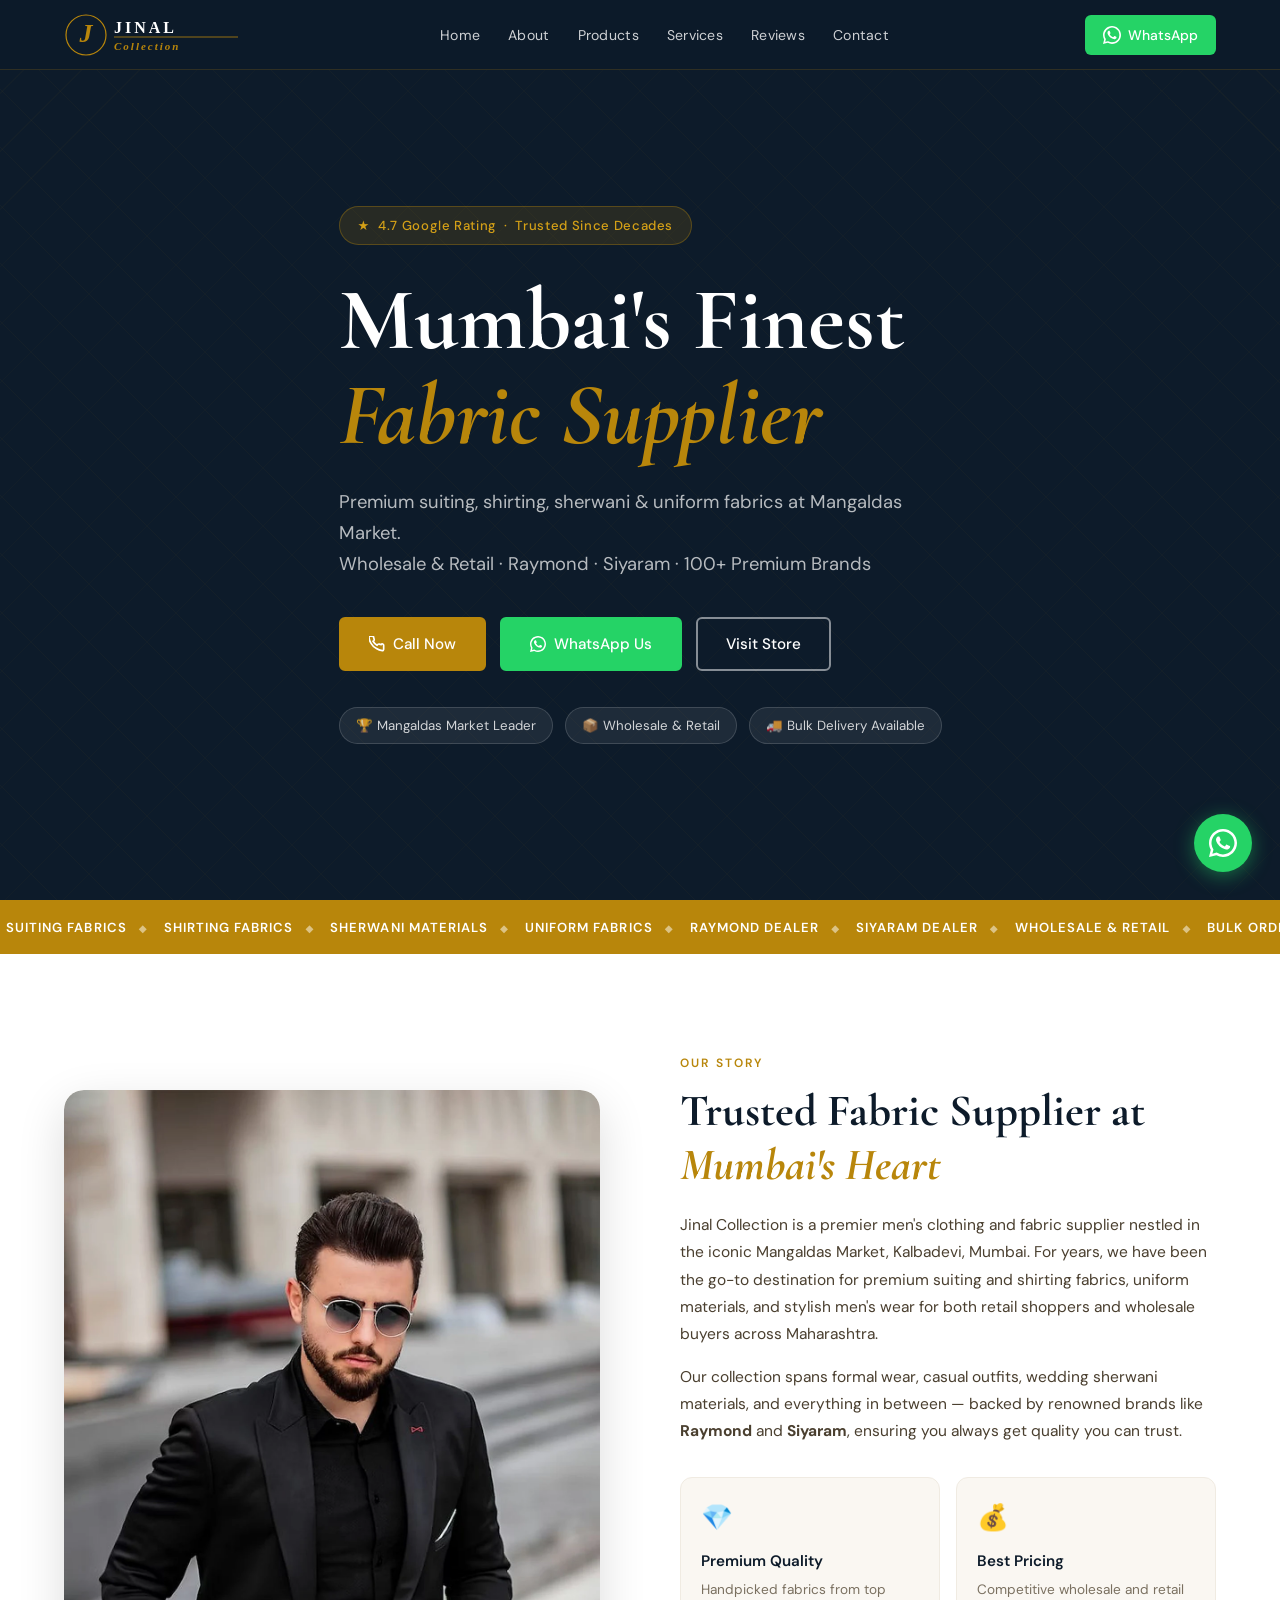
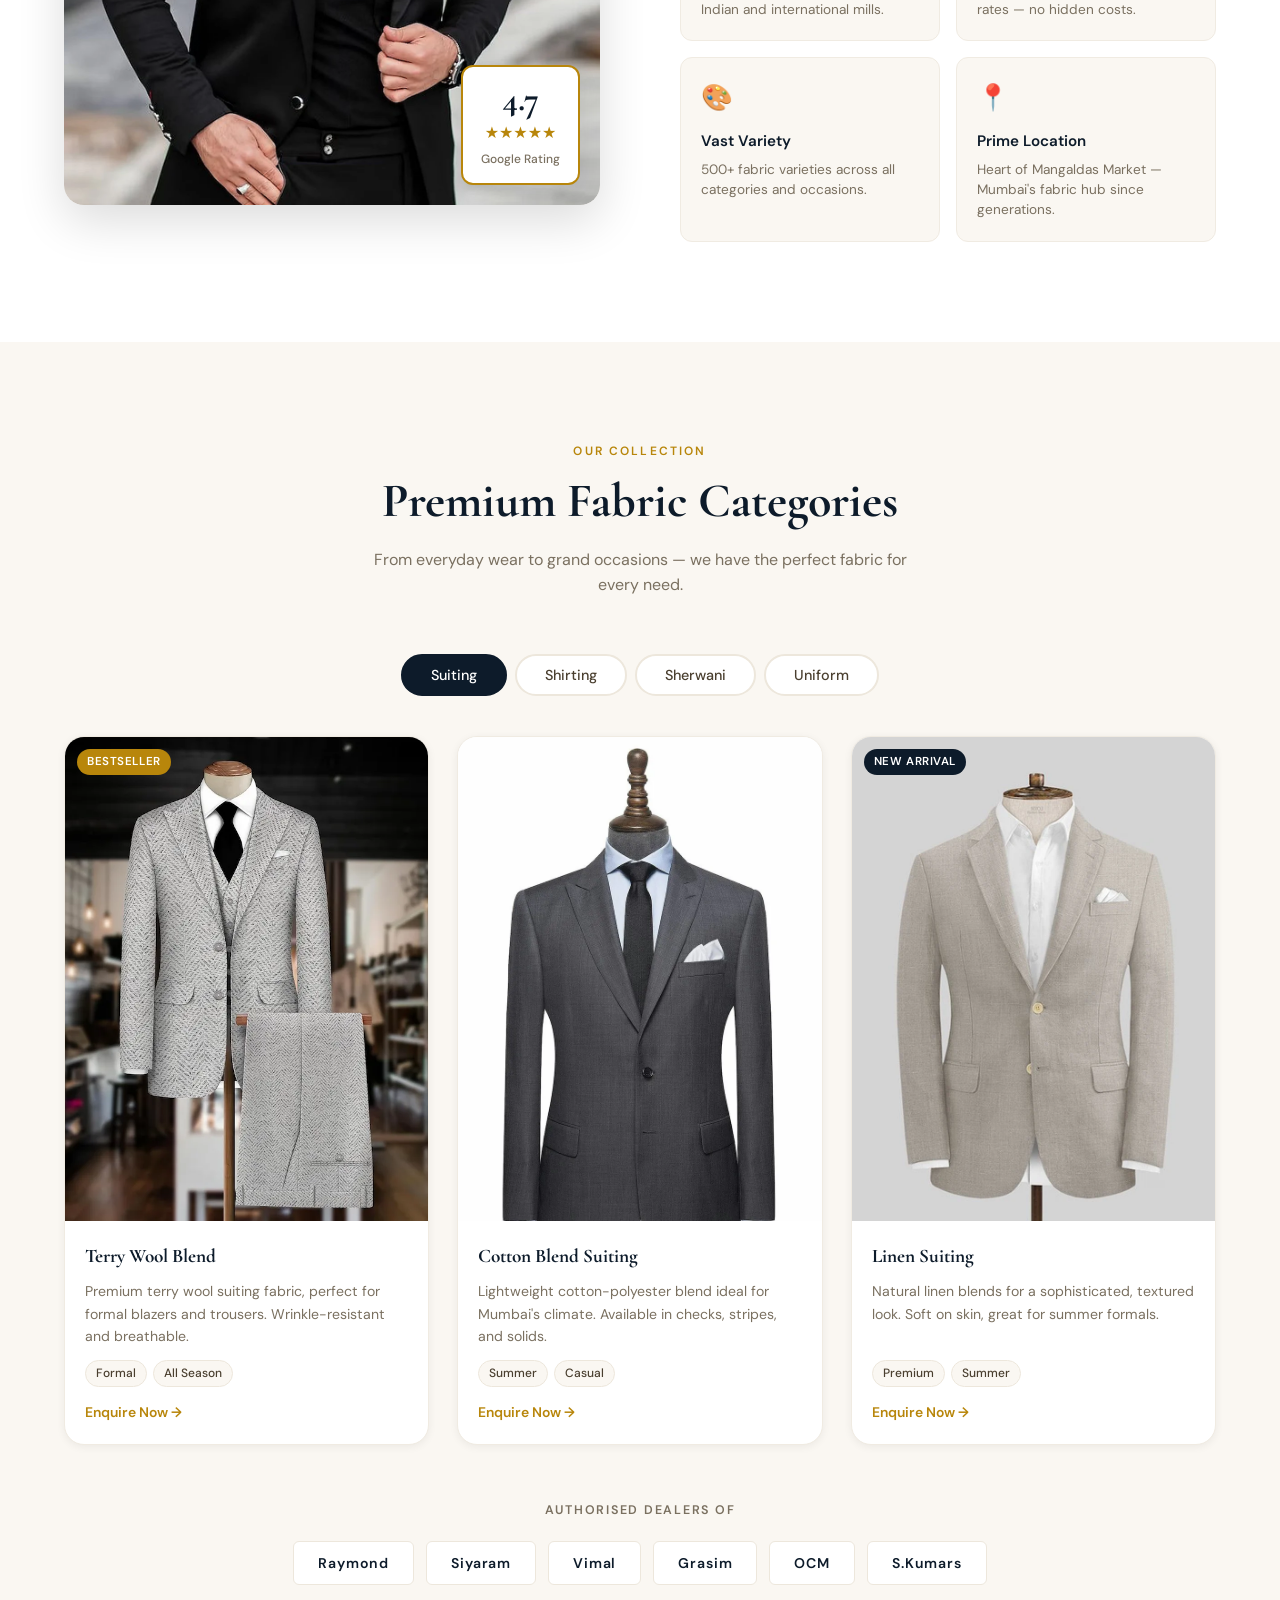
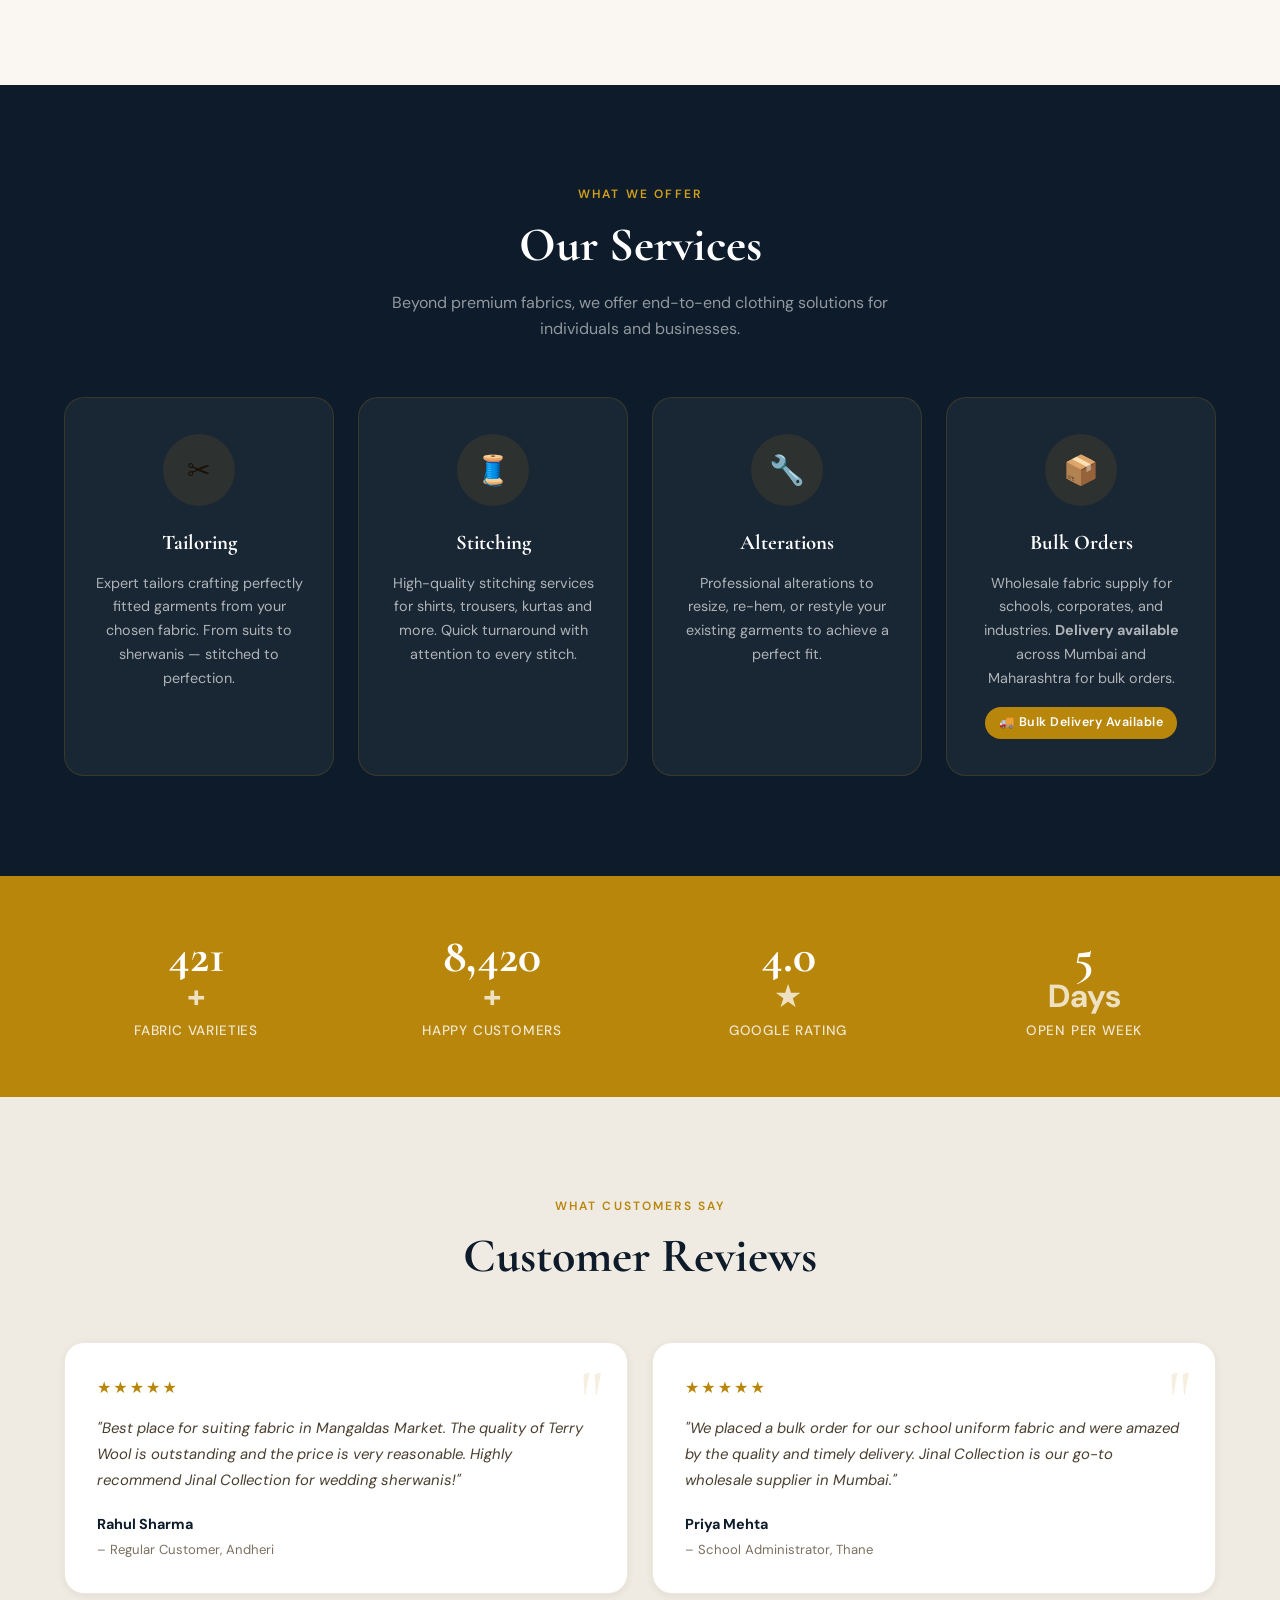
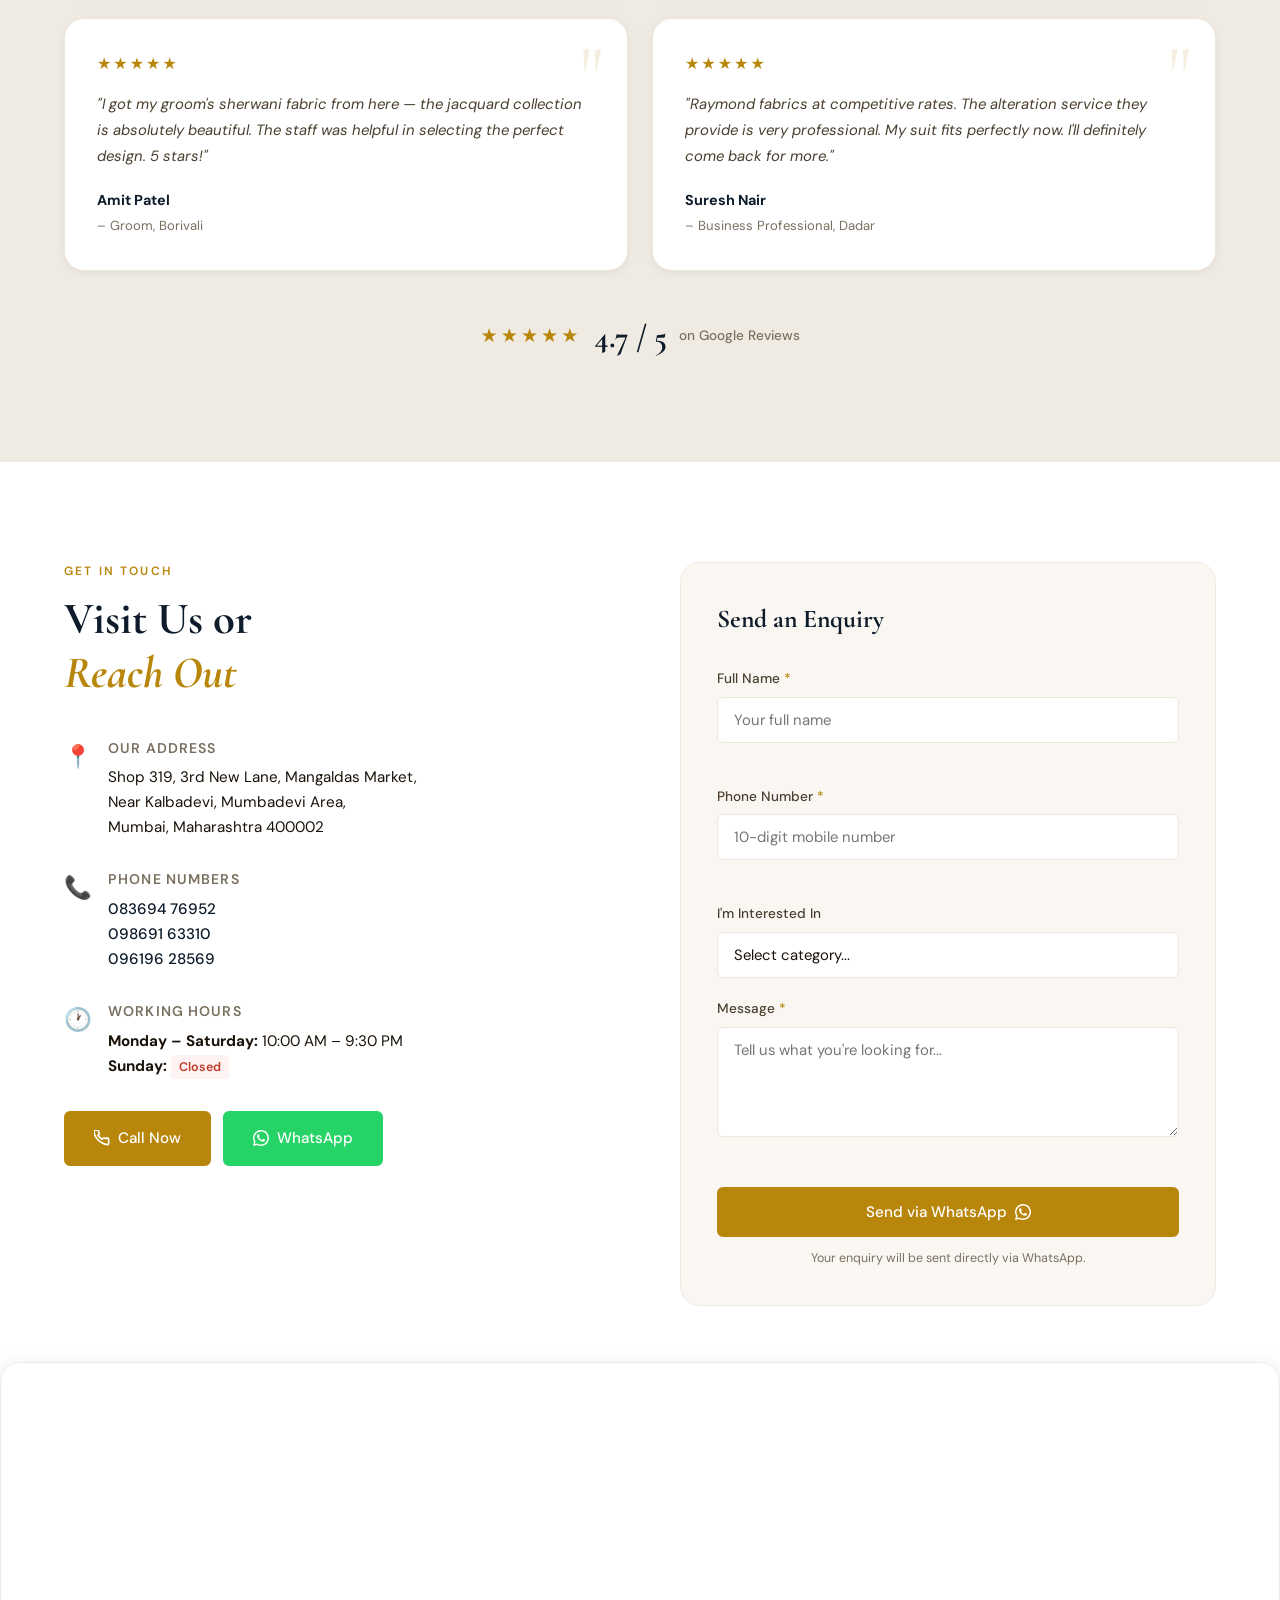
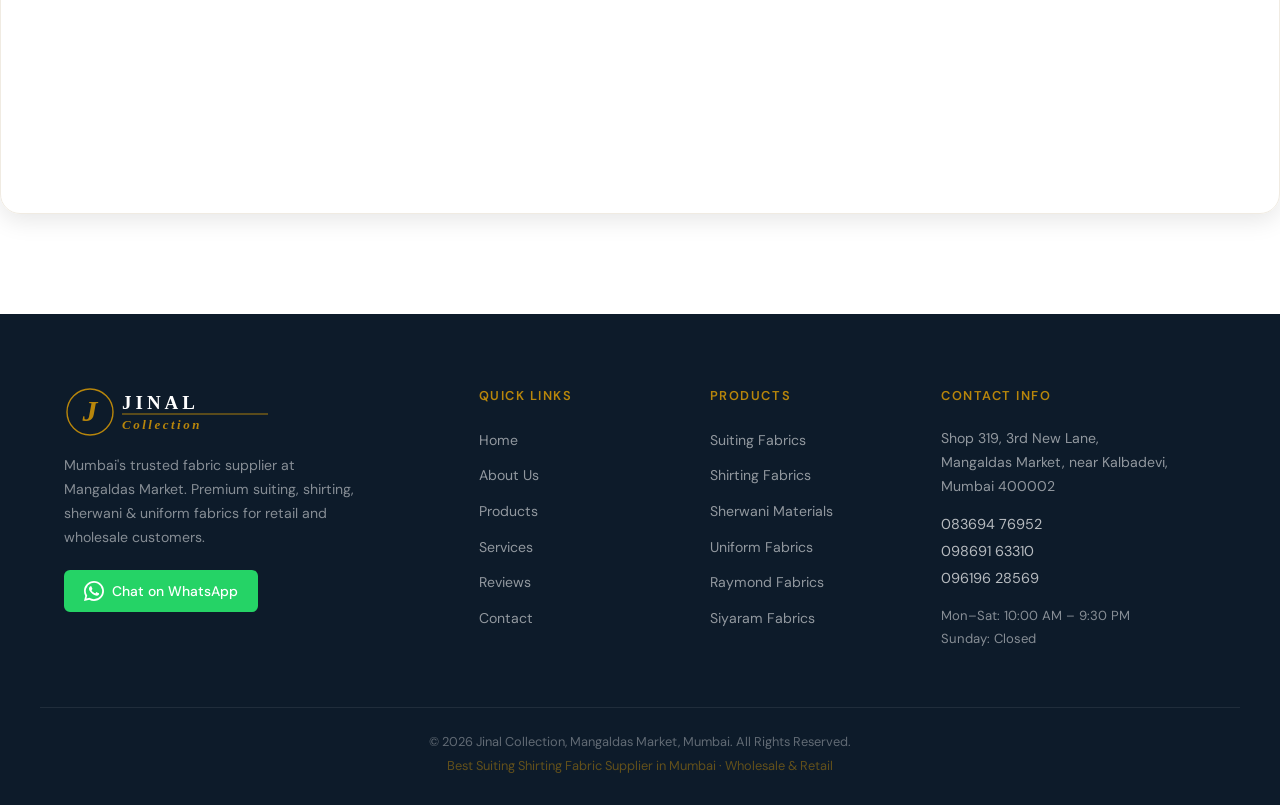
==== commit c61642c7: "Fix: canonical and redirects changed to www as primary domain" ====
--- a/index.html
+++ b/index.html
@@ -20,15 +20,15 @@
   <meta name="msapplication-TileColor" content="#0d1b2a" />
   <meta name="msapplication-TileImage" content="favicon-192x192.png" />
 
-  <link rel="canonical" href="https://jinalcollection.in/" />
-  <link rel="sitemap" type="application/xml" title="Sitemap" href="https://jinalcollection.in/sitemap.xml" />
+  <link rel="canonical" href="https://www.jinalcollection.in/" />
+  <link rel="sitemap" type="application/xml" title="Sitemap" href="https://www.jinalcollection.in/sitemap.xml" />
 
   <!-- Open Graph / Facebook / WhatsApp -->
   <meta property="og:type"           content="website" />
-  <meta property="og:url"            content="https://jinalcollection.in/" />
+  <meta property="og:url"            content="https://www.jinalcollection.in/" />
   <meta property="og:title"          content="Jinal Collection – Fabric Supplier Mangaldas Market Mumbai" />
   <meta property="og:description"    content="Premium suiting, shirting, sherwani &amp; uniform fabrics at Mangaldas Market, Mumbai. Wholesale &amp; Retail. Raymond · Siyaram · 500+ varieties. Call 08369476952." />
-  <meta property="og:image"          content="https://jinalcollection.in/og-image.jpg" />
+  <meta property="og:image"          content="https://www.jinalcollection.in/og-image.jpg" />
   <meta property="og:image:width"    content="1200" />
   <meta property="og:image:height"   content="630" />
   <meta property="og:image:alt"      content="Jinal Collection – Premium Fabric Supplier Mangaldas Market Mumbai" />
@@ -45,7 +45,7 @@
   <meta name="twitter:card"          content="summary_large_image" />
   <meta name="twitter:title"         content="Jinal Collection – Best Fabric Supplier Mumbai" />
   <meta name="twitter:description"   content="Premium suiting, shirting, sherwani &amp; uniform fabrics at Mangaldas Market. Wholesale &amp; Retail. Raymond · Siyaram. Call 08369476952." />
-  <meta name="twitter:image"         content="https://jinalcollection.in/og-image.jpg" />
+  <meta name="twitter:image"         content="https://www.jinalcollection.in/og-image.jpg" />
   <meta name="twitter:image:alt"     content="Jinal Collection – Premium Fabric Supplier Mumbai" />
 
   <!-- Schema.org Structured Data -->
@@ -57,9 +57,9 @@
       "name": "Jinal Collection",
       "alternateName": "Jinal Collection Mangaldas Market",
       "description": "Trusted men's clothing and fabric supplier in Mangaldas Market, Kalbadevi, Mumbai. Premium suiting, shirting, sherwani and uniform fabrics. Wholesale and retail.",
-      "url": "https://jinalcollection.in/",
-      "logo": "https://jinalcollection.in/og-image.jpg",
-      "image": "https://jinalcollection.in/og-image.jpg",
+      "url": "https://www.jinalcollection.in/",
+      "logo": "https://www.jinalcollection.in/og-image.jpg",
+      "image": "https://www.jinalcollection.in/og-image.jpg",
       "priceRange": "₹₹",
       "currenciesAccepted": "INR",
       "paymentAccepted": "Cash, UPI, Bank Transfer",
@@ -112,8 +112,8 @@
       "@context": "https://schema.org",
       "@type": "LocalBusiness",
       "name": "Jinal Collection",
-      "image": "https://jinalcollection.in/og-image.jpg",
-      "url": "https://jinalcollection.in/",
+      "image": "https://www.jinalcollection.in/og-image.jpg",
+      "url": "https://www.jinalcollection.in/",
       "telephone": "+918369476952",
       "address": {
         "@type": "PostalAddress",
@@ -142,17 +142,17 @@
       "@context": "https://schema.org",
       "@type": "WebSite",
       "name": "Jinal Collection",
-      "url": "https://jinalcollection.in/",
+      "url": "https://www.jinalcollection.in/",
       "description": "Premium fabric supplier in Mangaldas Market, Mumbai"
     },
     {
       "@context": "https://schema.org",
       "@type": "BreadcrumbList",
       "itemListElement": [
-        { "@type": "ListItem", "position": 1, "name": "Home",      "item": "https://jinalcollection.in/" },
-        { "@type": "ListItem", "position": 2, "name": "Products",  "item": "https://jinalcollection.in/#products" },
-        { "@type": "ListItem", "position": 3, "name": "Services",  "item": "https://jinalcollection.in/#services" },
-        { "@type": "ListItem", "position": 4, "name": "Contact",   "item": "https://jinalcollection.in/#contact" }
+        { "@type": "ListItem", "position": 1, "name": "Home",      "item": "https://www.jinalcollection.in/" },
+        { "@type": "ListItem", "position": 2, "name": "Products",  "item": "https://www.jinalcollection.in/#products" },
+        { "@type": "ListItem", "position": 3, "name": "Services",  "item": "https://www.jinalcollection.in/#services" },
+        { "@type": "ListItem", "position": 4, "name": "Contact",   "item": "https://www.jinalcollection.in/#contact" }
       ]
     }
   ]
